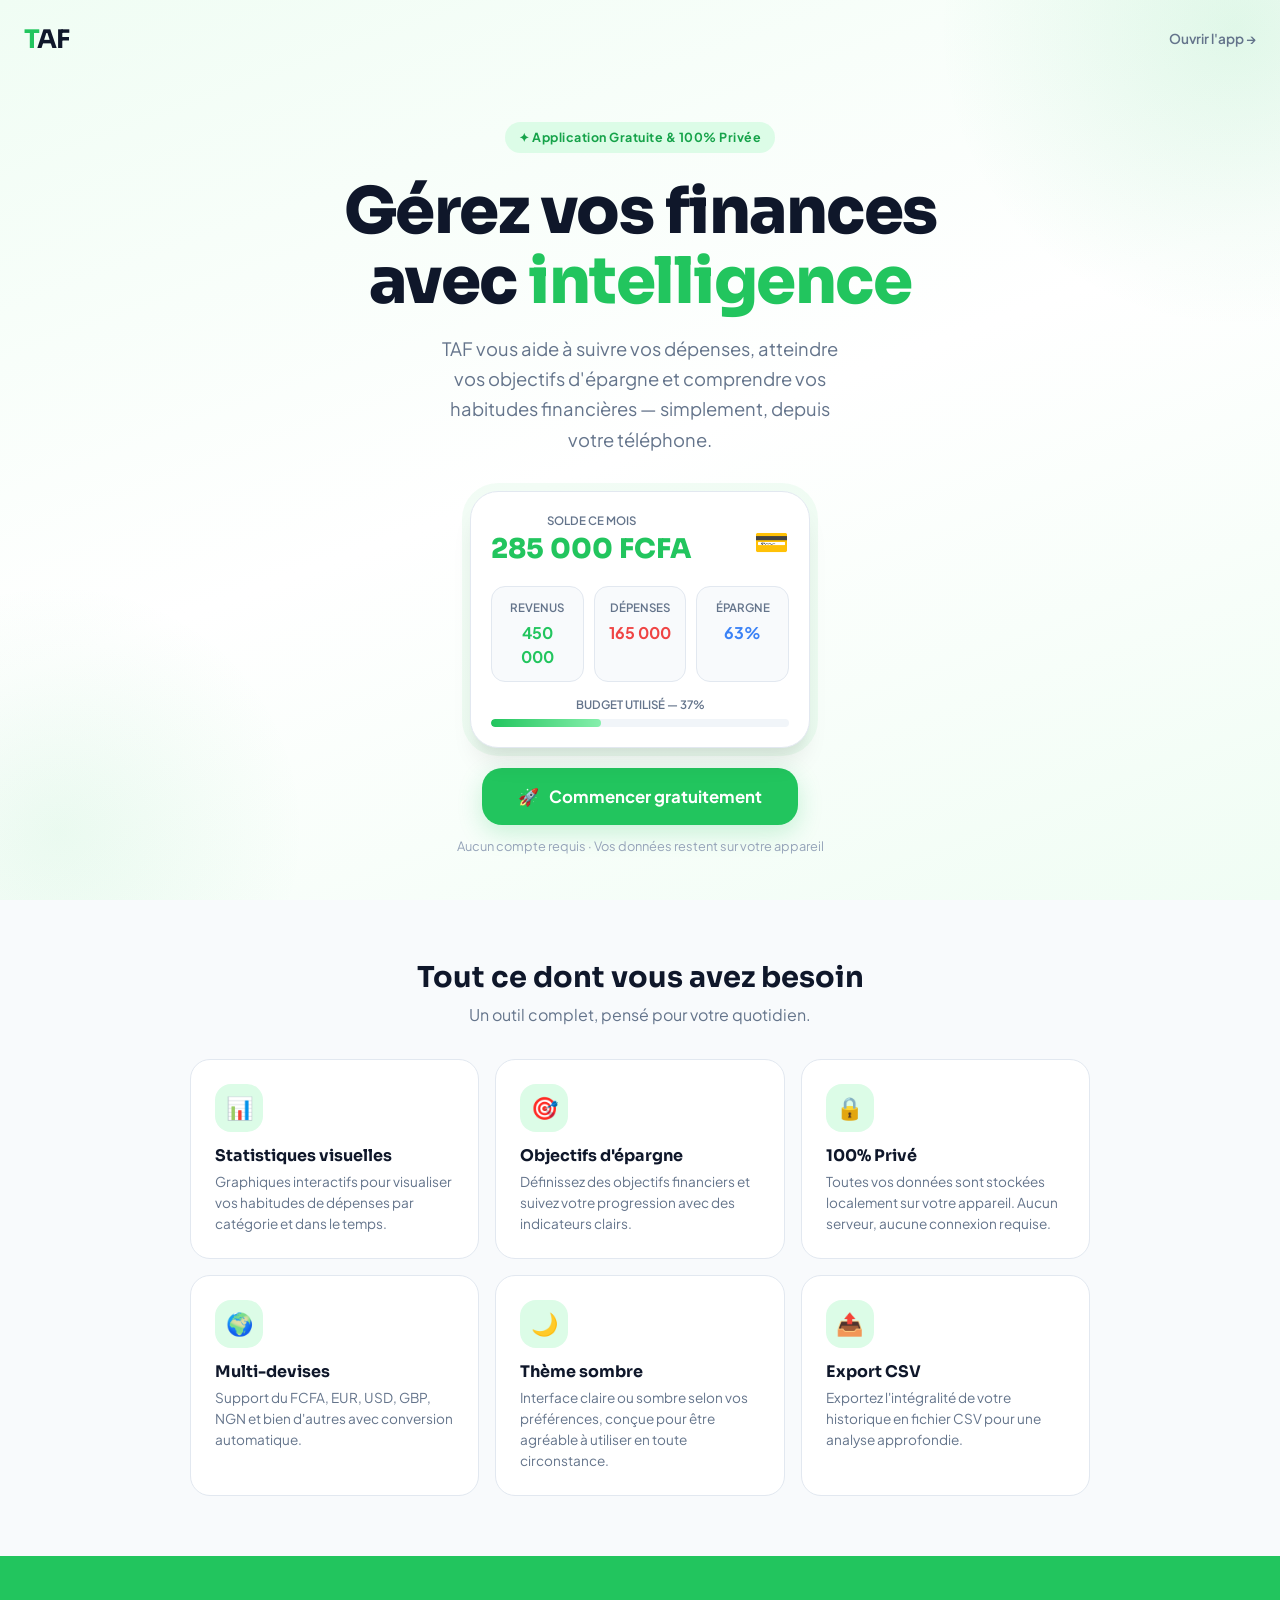
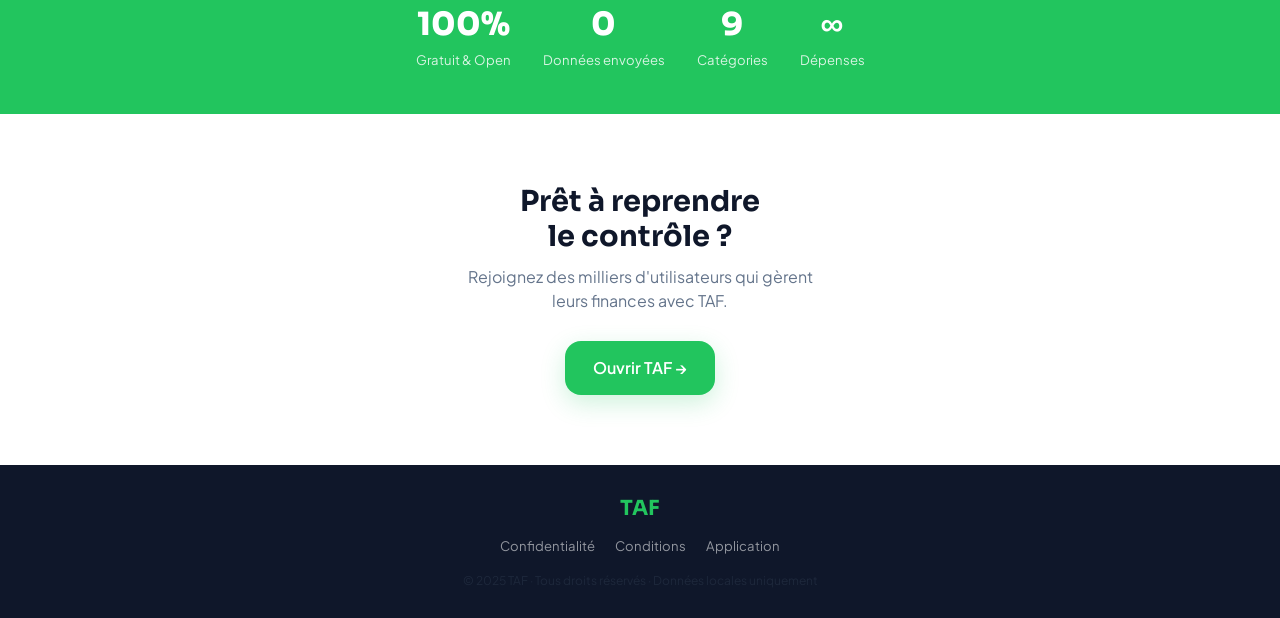
==== index.html @ d7169b94 "Add files via upload mise a jour" ====
<!DOCTYPE html>
<html lang="fr">
<head>
  <meta charset="UTF-8"/>
  <meta name="viewport" content="width=device-width,initial-scale=1"/>
  <meta name="description" content="TAF — Gérez vos finances personnelles simplement et efficacement."/>
  <title>TAF — Gestion Financière Personnelle</title>
  <link rel="stylesheet" href="style.css"/>
  <style>
    /* ── Landing-specific styles ── */
    body { overflow-x: hidden; }

    /* Hero */
    .hero {
      min-height: 100vh;
      display: flex; flex-direction: column;
      background: linear-gradient(160deg, #f0fdf4 0%, #ffffff 50%, #f0fdf4 100%);
      position: relative; overflow: hidden;
    }
    .hero::before {
      content: '';
      position: absolute; top: -30%; right: -20%;
      width: 600px; height: 600px;
      background: radial-gradient(circle, rgba(34,197,94,0.12) 0%, transparent 70%);
      border-radius: 50%; pointer-events: none;
    }
    .hero::after {
      content: '';
      position: absolute; bottom: -20%; left: -15%;
      width: 500px; height: 500px;
      background: radial-gradient(circle, rgba(34,197,94,0.08) 0%, transparent 70%);
      border-radius: 50%; pointer-events: none;
    }

    /* Landing Nav */
    .land-nav {
      position: relative; z-index: 10;
      padding: 20px 24px;
      display: flex; align-items: center; justify-content: space-between;
    }
    .land-logo {
      font-family: var(--font-head); font-size: 1.6rem; font-weight: 700;
      color: var(--primary); letter-spacing: -1px;
    }
    .land-logo span { color: var(--text-1); }
    .land-nav-link {
      font-size: 0.85rem; font-weight: 600; color: var(--text-3);
      transition: color var(--transition);
    }
    .land-nav-link:hover { color: var(--primary); }

    /* Hero content */
    .hero-content {
      flex: 1; display: flex; flex-direction: column;
      align-items: center; justify-content: center;
      text-align: center; padding: 40px 24px;
      position: relative; z-index: 1;
    }
    .hero-badge {
      display: inline-flex; align-items: center; gap: 6px;
      padding: 6px 14px; border-radius: 20px;
      background: var(--primary-l); color: var(--primary-d);
      font-size: 0.78rem; font-weight: 700; letter-spacing: 0.5px;
      margin-bottom: 24px;
      animation: fadeUp 0.5s ease both;
    }
    .hero-title {
      font-family: var(--font-head); font-size: clamp(2.4rem, 8vw, 4rem);
      font-weight: 800; line-height: 1.1; color: var(--text-1);
      letter-spacing: -1.5px; margin-bottom: 16px;
      animation: fadeUp 0.5s 0.1s ease both;
    }
    .hero-title .green { color: var(--primary); }
    .hero-desc {
      font-size: clamp(0.95rem, 2.5vw, 1.15rem);
      color: var(--text-3); max-width: 420px;
      line-height: 1.65; margin-bottom: 36px;
      animation: fadeUp 0.5s 0.2s ease both;
    }
    .hero-cta {
      display: flex; flex-direction: column; align-items: center; gap: 12px;
      animation: fadeUp 0.5s 0.3s ease both;
    }
    .btn-hero {
      display: inline-flex; align-items: center; gap: 10px;
      padding: 16px 36px; border-radius: var(--radius-xl);
      background: var(--primary); color: #fff;
      font-size: 1.05rem; font-weight: 700;
      box-shadow: var(--shadow-green), 0 0 0 0 rgba(34,197,94,0.4);
      transition: all 0.25s;
      animation: pulseGreen 2.5s 1.5s ease-in-out infinite;
    }
    @keyframes pulseGreen {
      0%,100% { box-shadow: var(--shadow-green), 0 0 0 0 rgba(34,197,94,0.3); }
      50%      { box-shadow: var(--shadow-green), 0 0 0 12px rgba(34,197,94,0); }
    }
    .btn-hero:hover { background: var(--primary-d); transform: translateY(-2px); }
    .btn-hero:active { transform: scale(0.97); }
    .hero-sub { font-size: 0.8rem; color: var(--text-4); }

    /* Feature cards */
    .features {
      background: var(--bg-2); padding: 60px 24px;
    }
    .features-grid {
      display: grid;
      grid-template-columns: repeat(auto-fit, minmax(240px, 1fr));
      gap: 16px; max-width: 900px; margin: 32px auto 0;
    }
    .feat-card {
      background: var(--surface); border: 1px solid var(--border);
      border-radius: var(--radius-xl); padding: 24px;
      transition: transform var(--transition), box-shadow var(--transition);
    }
    .feat-card:hover { transform: translateY(-3px); box-shadow: var(--shadow-md); }
    .feat-icon {
      width: 48px; height: 48px; border-radius: var(--radius-lg);
      background: var(--primary-l); display: flex; align-items: center; justify-content: center;
      font-size: 22px; margin-bottom: 14px;
    }
    .feat-card h3 { font-size: 1rem; margin-bottom: 6px; }
    .feat-card p  { font-size: 0.85rem; color: var(--text-3); line-height: 1.55; }

    /* Stats band */
    .stats-band {
      background: var(--primary); padding: 44px 24px;
      display: flex; flex-wrap: wrap; justify-content: center; gap: 32px;
    }
    .sb-item { text-align: center; color: #fff; }
    .sb-val { font-family: var(--font-head); font-size: 2rem; font-weight: 800; }
    .sb-label { font-size: 0.82rem; opacity: 0.82; margin-top: 2px; }

    /* CTA section */
    .cta-section {
      text-align: center; padding: 70px 24px;
      background: var(--bg);
    }
    .cta-section h2 { margin-bottom: 12px; }
    .cta-section p  { color: var(--text-3); margin-bottom: 28px; max-width: 380px; margin-inline: auto; }

    /* Footer */
    .footer {
      background: var(--text-1); color: rgba(255,255,255,0.6);
      padding: 28px 24px; text-align: center;
    }
    .footer-logo { font-family: var(--font-head); font-size: 1.3rem; font-weight: 700; color: var(--primary); margin-bottom: 12px; }
    .footer-links { display: flex; justify-content: center; gap: 20px; margin-bottom: 16px; }
    .footer-links a { font-size: 0.82rem; color: rgba(255,255,255,0.55); transition: color var(--transition); }
    .footer-links a:hover { color: var(--primary); }
    .footer-copy { font-size: 0.75rem; opacity: 0.4; }

    /* Mockup card */
    .hero-mockup {
      position: relative; z-index: 1;
      margin: 0 auto 20px; max-width: 340px; width: 100%;
      animation: fadeUp 0.6s 0.4s ease both;
    }
    .mockup-phone {
      background: var(--surface); border: 1px solid var(--border);
      border-radius: 28px; padding: 20px;
      box-shadow: var(--shadow-lg), 0 0 0 8px rgba(34,197,94,0.06);
    }
    .mockup-row { display: flex; justify-content: space-between; align-items: center; margin-bottom: 16px; }
    .mockup-bal { font-family: var(--font-head); font-size: 1.7rem; font-weight: 800; color: var(--primary); }
    .mockup-label { font-size: 0.72rem; color: var(--text-3); font-weight: 600; text-transform: uppercase; }
    .mockup-cards { display: flex; gap: 10px; }
    .mockup-mini {
      flex: 1; padding: 12px; background: var(--bg-2); border-radius: 14px;
      border: 1px solid var(--border);
    }
    .mockup-mini .mm-val { font-size: 1rem; font-weight: 700; margin-top: 4px; }
    .mockup-bar-section { margin-top: 14px; }
    .mockup-pb { height: 8px; background: var(--bg-3); border-radius: 4px; overflow: hidden; margin-top: 6px; }
    .mockup-pb-fill { height: 100%; background: linear-gradient(90deg, var(--primary), var(--green-300)); border-radius: 4px; }
  </style>
</head>
<body>

  <section class="hero">
    <!-- Nav -->
    <nav class="land-nav">
      <div class="land-logo">T<span>AF</span></div>
      <a href="app.html" class="land-nav-link">Ouvrir l'app →</a>
    </nav>

    <!-- Hero content -->
    <div class="hero-content">
      <div class="hero-badge">✦ Application Gratuite &amp; 100% Privée</div>

      <h1 class="hero-title">
        Gérez vos finances<br>avec <span class="green">intelligence</span>
      </h1>

      <p class="hero-desc">
        TAF vous aide à suivre vos dépenses, atteindre vos objectifs d'épargne
        et comprendre vos habitudes financières — simplement, depuis votre téléphone.
      </p>

      <!-- Phone mockup -->
      <div class="hero-mockup">
        <div class="mockup-phone">
          <div class="mockup-row">
            <div>
              <div class="mockup-label">Solde ce mois</div>
              <div class="mockup-bal">285 000 FCFA</div>
            </div>
            <div style="font-size:28px">💳</div>
          </div>
          <div class="mockup-cards">
            <div class="mockup-mini">
              <div class="mockup-label">Revenus</div>
              <div class="mm-val text-green">450 000</div>
            </div>
            <div class="mockup-mini">
              <div class="mockup-label">Dépenses</div>
              <div class="mm-val text-red">165 000</div>
            </div>
            <div class="mockup-mini">
              <div class="mockup-label">Épargne</div>
              <div class="mm-val" style="color:var(--blue)">63%</div>
            </div>
          </div>
          <div class="mockup-bar-section">
            <div class="mockup-label">Budget utilisé — 37%</div>
            <div class="mockup-pb"><div class="mockup-pb-fill" style="width:37%"></div></div>
          </div>
        </div>
      </div>

      <div class="hero-cta">
        <a href="app.html" class="btn-hero">
          <span>🚀</span>
          <span>Commencer gratuitement</span>
        </a>
        <p class="hero-sub">Aucun compte requis · Vos données restent sur votre appareil</p>
      </div>
    </div>
  </section>

  <!-- Features -->
  <section class="features">
    <div style="max-width:900px;margin:0 auto;text-align:center">
      <h2>Tout ce dont vous avez besoin</h2>
      <p style="color:var(--text-3);margin-top:8px">Un outil complet, pensé pour votre quotidien.</p>
    </div>
    <div class="features-grid">
      <div class="feat-card">
        <div class="feat-icon">📊</div>
        <h3>Statistiques visuelles</h3>
        <p>Graphiques interactifs pour visualiser vos habitudes de dépenses par catégorie et dans le temps.</p>
      </div>
      <div class="feat-card">
        <div class="feat-icon">🎯</div>
        <h3>Objectifs d'épargne</h3>
        <p>Définissez des objectifs financiers et suivez votre progression avec des indicateurs clairs.</p>
      </div>
      <div class="feat-card">
        <div class="feat-icon">🔒</div>
        <h3>100% Privé</h3>
        <p>Toutes vos données sont stockées localement sur votre appareil. Aucun serveur, aucune connexion requise.</p>
      </div>
      <div class="feat-card">
        <div class="feat-icon">🌍</div>
        <h3>Multi-devises</h3>
        <p>Support du FCFA, EUR, USD, GBP, NGN et bien d'autres avec conversion automatique.</p>
      </div>
      <div class="feat-card">
        <div class="feat-icon">🌙</div>
        <h3>Thème sombre</h3>
        <p>Interface claire ou sombre selon vos préférences, conçue pour être agréable à utiliser en toute circonstance.</p>
      </div>
      <div class="feat-card">
        <div class="feat-icon">📤</div>
        <h3>Export CSV</h3>
        <p>Exportez l'intégralité de votre historique en fichier CSV pour une analyse approfondie.</p>
      </div>
    </div>
  </section>

  <!-- Stats band -->
  <div class="stats-band">
    <div class="sb-item"><div class="sb-val">100%</div><div class="sb-label">Gratuit &amp; Open</div></div>
    <div class="sb-item"><div class="sb-val">0</div><div class="sb-label">Données envoyées</div></div>
    <div class="sb-item"><div class="sb-val">9</div><div class="sb-label">Catégories</div></div>
    <div class="sb-item"><div class="sb-val">∞</div><div class="sb-label">Dépenses</div></div>
  </div>

  <!-- CTA -->
  <section class="cta-section">
    <h2>Prêt à reprendre<br>le contrôle ?</h2>
    <p>Rejoignez des milliers d'utilisateurs qui gèrent leurs finances avec TAF.</p>
    <a href="app.html" class="btn btn-primary btn-lg">Ouvrir TAF →</a>
  </section>

  <!-- Footer -->
  <footer class="footer">
    <div class="footer-logo">TAF</div>
    <div class="footer-links">
      <a href="privacy.html">Confidentialité</a>
      <a href="terms.html">Conditions</a>
      <a href="app.html">Application</a>
    </div>
    <p class="footer-copy">© 2025 TAF · Tous droits réservés · Données locales uniquement</p>
  </footer>

  <script src="script.js"></script>
</body>
</html>
---- style.css ----
/* ============================================
   TAF — Personal Finance App
   Design System: Fresh Green Fintech
   Mobile-First, Production-Grade
============================================ */

@import url('https://fonts.googleapis.com/css2?family=Plus+Jakarta+Sans:wght@300;400;500;600;700;800&family=Sora:wght@400;600;700&display=swap');

/* ── CSS VARIABLES ──────────────────────────── */
:root {
  --green-50:  #f0fdf4;
  --green-100: #dcfce7;
  --green-200: #bbf7d0;
  --green-300: #86efac;
  --green-400: #4ade80;
  --green-500: #22c55e;
  --green-600: #16a34a;
  --green-700: #15803d;
  --green-800: #166534;

  --primary:   #22c55e;
  --primary-d: #16a34a;
  --primary-l: #dcfce7;

  --bg:        #ffffff;
  --bg-2:      #f8fafc;
  --bg-3:      #f1f5f9;
  --surface:   #ffffff;
  --surface-2: #f8fafc;

  --text-1:    #0f172a;
  --text-2:    #334155;
  --text-3:    #64748b;
  --text-4:    #94a3b8;

  --border:    #e2e8f0;
  --border-2:  #cbd5e1;

  --red:       #ef4444;
  --red-l:     #fee2e2;
  --amber:     #f59e0b;
  --amber-l:   #fef3c7;
  --blue:      #3b82f6;
  --blue-l:    #dbeafe;
  --purple:    #8b5cf6;
  --purple-l:  #ede9fe;

  --radius-sm: 8px;
  --radius:    12px;
  --radius-lg: 16px;
  --radius-xl: 20px;
  --radius-2xl:24px;

  --shadow-sm: 0 1px 3px rgba(0,0,0,0.06), 0 1px 2px rgba(0,0,0,0.04);
  --shadow:    0 4px 6px -1px rgba(0,0,0,0.07), 0 2px 4px -1px rgba(0,0,0,0.05);
  --shadow-md: 0 10px 15px -3px rgba(0,0,0,0.07), 0 4px 6px -2px rgba(0,0,0,0.04);
  --shadow-lg: 0 20px 25px -5px rgba(0,0,0,0.08), 0 10px 10px -5px rgba(0,0,0,0.04);
  --shadow-green: 0 8px 24px rgba(34,197,94,0.22);

  --nav-h: 64px;
  --bottom-h: 68px;
  --font-body: 'Plus Jakarta Sans', sans-serif;
  --font-head: 'Sora', sans-serif;

  --transition: 0.2s cubic-bezier(0.4,0,0.2,1);
}

/* Dark theme */
[data-theme="dark"] {
  --bg:        #0f172a;
  --bg-2:      #1e293b;
  --bg-3:      #334155;
  --surface:   #1e293b;
  --surface-2: #334155;
  --text-1:    #f1f5f9;
  --text-2:    #cbd5e1;
  --text-3:    #94a3b8;
  --text-4:    #64748b;
  --border:    #334155;
  --border-2:  #475569;
  --primary-l: rgba(34,197,94,0.15);
  --red-l:     rgba(239,68,68,0.15);
  --amber-l:   rgba(245,158,11,0.15);
  --blue-l:    rgba(59,130,246,0.15);
  --purple-l:  rgba(139,92,246,0.15);
}

/* ── RESET ──────────────────────────────────── */
*, *::before, *::after { box-sizing: border-box; margin: 0; padding: 0; }
html { font-size: 16px; scroll-behavior: smooth; -webkit-text-size-adjust: 100%; }
body {
  font-family: var(--font-body);
  background: var(--bg);
  color: var(--text-1);
  line-height: 1.5;
  min-height: 100vh;
  overflow-x: hidden;
  -webkit-font-smoothing: antialiased;
}
a { color: inherit; text-decoration: none; }
button { font-family: inherit; cursor: pointer; border: none; outline: none; background: none; }
input, select, textarea { font-family: inherit; outline: none; border: none; background: none; }
ul, ol { list-style: none; }
img { max-width: 100%; display: block; }

/* ── TYPOGRAPHY ─────────────────────────────── */
.font-head { font-family: var(--font-head); }
h1,h2,h3,h4,h5 { font-family: var(--font-head); font-weight: 700; line-height: 1.2; color: var(--text-1); }
h1 { font-size: clamp(1.6rem, 5vw, 2.4rem); }
h2 { font-size: clamp(1.3rem, 4vw, 1.8rem); }
h3 { font-size: clamp(1.1rem, 3vw, 1.3rem); }
p  { color: var(--text-2); }
.text-sm { font-size: 0.85rem; }
.text-xs { font-size: 0.75rem; }
.text-lg { font-size: 1.125rem; }
.text-xl { font-size: 1.25rem; }
.text-2xl{ font-size: 1.5rem; }
.text-3xl{ font-size: 1.875rem; }
.font-500 { font-weight: 500; }
.font-600 { font-weight: 600; }
.font-700 { font-weight: 700; }
.font-800 { font-weight: 800; }
.text-muted  { color: var(--text-3); }
.text-green  { color: var(--primary); }
.text-red    { color: var(--red); }
.text-amber  { color: var(--amber); }
.text-center { text-align: center; }

/* ── LAYOUT ─────────────────────────────────── */
.container { width: 100%; max-width: 480px; margin: 0 auto; padding: 0 16px; }
.container-lg { width: 100%; max-width: 900px; margin: 0 auto; padding: 0 20px; }
.page-content { padding-top: var(--nav-h); padding-bottom: calc(var(--bottom-h) + 20px); min-height: 100vh; }
.section { padding: 20px 0; }

/* ── COMPONENTS ─────────────────────────────── */

/* Cards */
.card {
  background: var(--surface);
  border: 1px solid var(--border);
  border-radius: var(--radius-xl);
  padding: 20px;
  box-shadow: var(--shadow-sm);
}
.card-flush { padding: 0; overflow: hidden; }
.card-hover { transition: transform var(--transition), box-shadow var(--transition); }
.card-hover:active { transform: scale(0.98); }

/* Buttons */
.btn {
  display: inline-flex; align-items: center; justify-content: center; gap: 8px;
  padding: 12px 20px; border-radius: var(--radius);
  font-size: 0.9rem; font-weight: 600;
  transition: all var(--transition);
  white-space: nowrap;
  -webkit-tap-highlight-color: transparent;
}
.btn:active { transform: scale(0.96); }
.btn-primary {
  background: var(--primary); color: #fff;
  box-shadow: var(--shadow-green);
}
.btn-primary:hover { background: var(--primary-d); }
.btn-secondary {
  background: var(--primary-l); color: var(--primary-d);
}
.btn-secondary:hover { background: var(--green-200); }
.btn-outline {
  background: transparent; color: var(--text-2);
  border: 1.5px solid var(--border-2);
}
.btn-outline:hover { border-color: var(--primary); color: var(--primary); }
.btn-danger {
  background: var(--red-l); color: var(--red);
}
.btn-danger:hover { background: var(--red); color: #fff; }
.btn-ghost { background: transparent; color: var(--text-3); }
.btn-ghost:hover { background: var(--bg-2); color: var(--text-1); }
.btn-full { width: 100%; }
.btn-sm { padding: 8px 14px; font-size: 0.8rem; }
.btn-lg { padding: 15px 28px; font-size: 1rem; border-radius: var(--radius-lg); }
.btn-icon {
  width: 40px; height: 40px; padding: 0;
  border-radius: var(--radius); flex-shrink: 0;
}

/* Badges */
.badge {
  display: inline-flex; align-items: center; gap: 4px;
  padding: 3px 10px; border-radius: 20px;
  font-size: 0.72rem; font-weight: 600;
}
.badge-green  { background: var(--primary-l); color: var(--primary-d); }
.badge-red    { background: var(--red-l);     color: var(--red); }
.badge-amber  { background: var(--amber-l);   color: var(--amber); }
.badge-blue   { background: var(--blue-l);    color: var(--blue); }
.badge-purple { background: var(--purple-l);  color: var(--purple); }

/* Form fields */
.field { display: flex; flex-direction: column; gap: 6px; }
.field label { font-size: 0.82rem; font-weight: 600; color: var(--text-2); }
.input {
  width: 100%; padding: 12px 14px;
  background: var(--bg-2); border: 1.5px solid var(--border);
  border-radius: var(--radius); font-size: 0.9rem; color: var(--text-1);
  transition: border-color var(--transition), box-shadow var(--transition);
}
.input:focus {
  border-color: var(--primary);
  box-shadow: 0 0 0 3px rgba(34,197,94,0.12);
  background: var(--surface);
}
.input::placeholder { color: var(--text-4); }
.select {
  appearance: none;
  background-image: url("data:image/svg+xml,%3Csvg xmlns='http://www.w3.org/2000/svg' width='12' height='8' viewBox='0 0 12 8'%3E%3Cpath d='M1 1l5 5 5-5' stroke='%2364748b' stroke-width='1.5' fill='none' stroke-linecap='round'/%3E%3C/svg%3E");
  background-repeat: no-repeat;
  background-position: right 14px center;
  padding-right: 36px;
  cursor: pointer;
}

/* Progress bar */
.progress-bar { height: 8px; background: var(--bg-3); border-radius: 4px; overflow: hidden; }
.progress-fill { height: 100%; border-radius: 4px; transition: width 0.6s cubic-bezier(0.4,0,0.2,1); }

/* Divider */
.divider { height: 1px; background: var(--border); margin: 16px 0; }
.divider-v { width: 1px; background: var(--border); align-self: stretch; }

/* Icon circles */
.icon-circle {
  width: 44px; height: 44px; border-radius: 50%;
  display: flex; align-items: center; justify-content: center;
  font-size: 20px; flex-shrink: 0;
}

/* Flex utilities */
.flex      { display: flex; }
.flex-col  { flex-direction: column; }
.items-center { align-items: center; }
.items-start  { align-items: flex-start; }
.justify-between { justify-content: space-between; }
.justify-center  { justify-content: center; }
.gap-4  { gap: 4px; }
.gap-8  { gap: 8px; }
.gap-12 { gap: 12px; }
.gap-16 { gap: 16px; }
.gap-20 { gap: 20px; }
.flex-1  { flex: 1; }
.flex-wrap { flex-wrap: wrap; }

/* Spacing */
.mb-4  { margin-bottom: 4px; }
.mb-8  { margin-bottom: 8px; }
.mb-12 { margin-bottom: 12px; }
.mb-16 { margin-bottom: 16px; }
.mb-20 { margin-bottom: 20px; }
.mb-24 { margin-bottom: 24px; }
.mt-8  { margin-top: 8px; }
.mt-12 { margin-top: 12px; }
.mt-16 { margin-top: 16px; }
.p-16  { padding: 16px; }
.p-20  { padding: 20px; }

/* ── TOP NAV ────────────────────────────────── */
.top-nav {
  position: fixed; top: 0; left: 0; right: 0; z-index: 100;
  height: var(--nav-h);
  background: var(--surface);
  border-bottom: 1px solid var(--border);
  display: flex; align-items: center;
  padding: 0 16px;
  backdrop-filter: blur(12px);
  -webkit-backdrop-filter: blur(12px);
  background: rgba(255,255,255,0.92);
}
[data-theme="dark"] .top-nav { background: rgba(30,41,59,0.92); }

.top-nav-inner {
  display: flex; align-items: center; justify-content: space-between;
  width: 100%; max-width: 900px; margin: 0 auto;
}
.nav-logo {
  font-family: var(--font-head);
  font-size: 1.4rem; font-weight: 700;
  color: var(--primary);
  letter-spacing: -0.5px;
}
.nav-logo span { color: var(--text-1); }
.nav-actions { display: flex; align-items: center; gap: 8px; }
.nav-btn {
  width: 38px; height: 38px;
  border-radius: var(--radius); background: var(--bg-2);
  display: flex; align-items: center; justify-content: center;
  font-size: 18px; color: var(--text-2);
  transition: all var(--transition);
  -webkit-tap-highlight-color: transparent;
}
.nav-btn:active { background: var(--bg-3); transform: scale(0.93); }
.nav-title { font-family: var(--font-head); font-size: 1rem; font-weight: 700; }

/* ── BOTTOM NAV ─────────────────────────────── */
.bottom-nav {
  position: fixed; bottom: 0; left: 0; right: 0; z-index: 100;
  height: var(--bottom-h);
  background: var(--surface);
  border-top: 1px solid var(--border);
  display: flex; align-items: center; justify-content: space-around;
  padding: 0 8px;
  padding-bottom: env(safe-area-inset-bottom);
  box-shadow: 0 -4px 20px rgba(0,0,0,0.06);
}
.bnav-item {
  flex: 1; display: flex; flex-direction: column; align-items: center;
  gap: 3px; padding: 8px 0;
  color: var(--text-4); font-size: 0.65rem; font-weight: 600;
  transition: color var(--transition);
  -webkit-tap-highlight-color: transparent;
  cursor: pointer;
}
.bnav-item svg, .bnav-item .bnav-icon { font-size: 22px; transition: transform var(--transition); }
.bnav-item.active { color: var(--primary); }
.bnav-item.active .bnav-icon { transform: scale(1.1); }
.bnav-dot { width: 4px; height: 4px; border-radius: 50%; background: var(--primary); display: none; }
.bnav-item.active .bnav-dot { display: block; }

/* ── MODAL ──────────────────────────────────── */
.modal-overlay {
  position: fixed; inset: 0; z-index: 200;
  background: rgba(0,0,0,0.45);
  display: flex; align-items: flex-end; justify-content: center;
  opacity: 0; pointer-events: none;
  transition: opacity var(--transition);
  backdrop-filter: blur(3px);
}
.modal-overlay.open { opacity: 1; pointer-events: all; }
.modal {
  background: var(--surface);
  border-radius: var(--radius-2xl) var(--radius-2xl) 0 0;
  width: 100%; max-width: 520px;
  padding: 24px 20px;
  padding-bottom: calc(24px + env(safe-area-inset-bottom));
  transform: translateY(100%);
  transition: transform 0.35s cubic-bezier(0.32, 0.72, 0, 1);
  max-height: 92vh; overflow-y: auto;
}
.modal-overlay.open .modal { transform: translateY(0); }
.modal-handle {
  width: 36px; height: 4px; border-radius: 2px;
  background: var(--border-2); margin: 0 auto 20px;
}
.modal-title { font-family: var(--font-head); font-size: 1.1rem; font-weight: 700; margin-bottom: 20px; }

/* ── TOAST ──────────────────────────────────── */
#toast-container {
  position: fixed; top: 70px; right: 12px; left: 12px;
  z-index: 500; display: flex; flex-direction: column; gap: 8px; pointer-events: none;
  max-width: 400px; margin: 0 auto;
}
.toast {
  padding: 12px 16px; border-radius: var(--radius-lg);
  font-size: 0.88rem; font-weight: 500;
  display: flex; align-items: center; gap: 10px;
  box-shadow: var(--shadow-md);
  animation: toastIn 0.3s cubic-bezier(0.32,0.72,0,1) both;
  pointer-events: all;
}
.toast-success { background: var(--green-500); color: #fff; }
.toast-error   { background: var(--red); color: #fff; }
.toast-info    { background: var(--blue); color: #fff; }
@keyframes toastIn { from { opacity:0; transform: translateY(-10px) scale(0.95); } to { opacity:1; transform: none; } }
@keyframes toastOut { to { opacity:0; transform: translateY(-10px) scale(0.95); } }

/* ── STAT CARDS ─────────────────────────────── */
.stat-card {
  background: var(--surface);
  border: 1px solid var(--border);
  border-radius: var(--radius-xl);
  padding: 18px; flex: 1; min-width: 130px;
}
.stat-card-label { font-size: 0.72rem; font-weight: 600; color: var(--text-3); text-transform: uppercase; letter-spacing: 0.5px; margin-bottom: 6px; }
.stat-card-value { font-family: var(--font-head); font-size: 1.4rem; font-weight: 700; }
.stat-card-sub   { font-size: 0.78rem; color: var(--text-3); margin-top: 2px; }

/* ── EMPTY STATE ────────────────────────────── */
.empty-state {
  text-align: center; padding: 44px 20px;
  display: flex; flex-direction: column; align-items: center; gap: 12px;
}
.empty-state .es-icon { font-size: 48px; opacity: 0.35; }
.empty-state h3 { font-size: 1.05rem; color: var(--text-2); }
.empty-state p  { font-size: 0.85rem; color: var(--text-3); max-width: 240px; }

/* ── CATEGORY COLORS ────────────────────────── */
.cat-food       { background: #fef3c7; color: #92400e; }
.cat-transport  { background: #dbeafe; color: #1e40af; }
.cat-health     { background: #fee2e2; color: #991b1b; }
.cat-housing    { background: #ede9fe; color: #5b21b6; }
.cat-leisure    { background: #fce7f3; color: #9d174d; }
.cat-shopping   { background: #ecfdf5; color: #065f46; }
.cat-education  { background: #f0f9ff; color: #075985; }
.cat-savings    { background: var(--primary-l); color: var(--primary-d); }
.cat-other      { background: var(--bg-3); color: var(--text-2); }

/* ── ANIMATIONS ─────────────────────────────── */
@keyframes fadeUp { from { opacity:0; transform:translateY(12px); } to { opacity:1; transform:none; } }
@keyframes spin  { to { transform: rotate(360deg); } }
@keyframes pulse { 0%,100%{opacity:1} 50%{opacity:.5} }

.animate-fade-up { animation: fadeUp 0.4s ease both; }
.animate-spin    { animation: spin 1s linear infinite; }

.stagger > * { animation: fadeUp 0.35s ease both; }
.stagger > *:nth-child(1) { animation-delay: 0.05s; }
.stagger > *:nth-child(2) { animation-delay: 0.10s; }
.stagger > *:nth-child(3) { animation-delay: 0.15s; }
.stagger > *:nth-child(4) { animation-delay: 0.20s; }
.stagger > *:nth-child(5) { animation-delay: 0.25s; }

/* ── RESPONSIVE ─────────────────────────────── */
@media (min-width: 600px) {
  :root { --nav-h: 68px; }
  .container { padding: 0 24px; }
}
@media (min-width: 900px) {
  .bottom-nav { display: none; }
  .page-content { padding-bottom: 40px; }
  .top-nav { border-bottom: 1px solid var(--border); }
  .desktop-nav { display: flex; gap: 4px; }
}
.desktop-nav { display: none; }
.desktop-nav a {
  padding: 8px 14px; border-radius: var(--radius);
  font-size: 0.85rem; font-weight: 600; color: var(--text-3);
  transition: all var(--transition);
}
.desktop-nav a:hover   { background: var(--bg-2); color: var(--text-1); }
.desktop-nav a.active  { color: var(--primary); background: var(--primary-l); }

/* ══════════════════════════════════════════════
   PAGE TRANSITION SYSTEM
══════════════════════════════════════════════ */
#page-loader {
  position: fixed; inset: 0; z-index: 9999;
  background: var(--bg);
  display: flex; flex-direction: column;
  align-items: center; justify-content: center; gap: 20px;
  pointer-events: none;
  opacity: 0;
  transition: opacity 0.28s cubic-bezier(0.4,0,0.2,1);
}
#page-loader.visible { opacity: 1; pointer-events: all; }

.loader-logo {
  font-family: var(--font-head);
  font-size: 2.2rem; font-weight: 800;
  color: var(--primary);
  letter-spacing: -1px;
  animation: loaderPulse 1s ease-in-out infinite;
}
.loader-logo span { color: var(--text-1); }

@keyframes loaderPulse {
  0%,100% { opacity: 1; transform: scale(1); }
  50%      { opacity: 0.7; transform: scale(0.97); }
}

.loader-bar-track {
  width: 120px; height: 3px;
  background: var(--border); border-radius: 2px;
  overflow: hidden;
}
.loader-bar-fill {
  height: 100%; width: 0%; border-radius: 2px;
  background: linear-gradient(90deg, var(--primary), var(--green-300));
  animation: loaderFill 0.9s cubic-bezier(0.4,0,0.2,1) forwards;
}
@keyframes loaderFill {
  0%   { width: 0%; }
  60%  { width: 75%; }
  90%  { width: 92%; }
  100% { width: 100%; }
}

.loader-dots {
  display: flex; gap: 6px;
}
.loader-dot {
  width: 6px; height: 6px; border-radius: 50%;
  background: var(--primary); opacity: 0.3;
  animation: dotBounce 1.2s ease-in-out infinite;
}
.loader-dot:nth-child(2) { animation-delay: 0.15s; }
.loader-dot:nth-child(3) { animation-delay: 0.30s; }
@keyframes dotBounce {
  0%,80%,100% { opacity: 0.3; transform: scale(0.8); }
  40%         { opacity: 1;   transform: scale(1.2); }
}

/* Page entrance animation */
.page-enter {
  animation: pageEnter 0.35s cubic-bezier(0.4,0,0.2,1) both;
}
@keyframes pageEnter {
  from { opacity: 0; transform: translateY(8px); }
  to   { opacity: 1; transform: none; }
}

/* ── SCROLLBAR ──────────────────────────────── */
::-webkit-scrollbar { width: 6px; }
::-webkit-scrollbar-track { background: transparent; }
::-webkit-scrollbar-thumb { background: var(--border-2); border-radius: 3px; }
::-webkit-scrollbar-thumb:hover { background: var(--text-4); }

/* ── UTILITY ────────────────────────────────── */
.hidden   { display: none !important; }
.sr-only  { position:absolute;width:1px;height:1px;padding:0;margin:-1px;overflow:hidden;clip:rect(0,0,0,0);white-space:nowrap;border-width:0; }
.truncate { overflow:hidden;text-overflow:ellipsis;white-space:nowrap; }
.rounded-full { border-radius: 9999px; }
.overflow-hidden { overflow: hidden; }
.w-full { width: 100%; }

/* ══════════════════════════════════════════════
   SETTINGS PAGE STYLES
══════════════════════════════════════════════ */
.settings-section {
  margin-bottom: 24px;
}
.settings-section-title {
  font-size: 0.7rem; font-weight: 700; letter-spacing: 1px;
  text-transform: uppercase; color: var(--text-4);
  padding: 0 4px; margin-bottom: 10px;
}
.settings-card {
  background: var(--surface);
  border: 1px solid var(--border);
  border-radius: var(--radius-xl);
  overflow: hidden;
}
.settings-row {
  display: flex; align-items: center;
  padding: 15px 18px; gap: 14px;
  border-bottom: 1px solid var(--border);
  transition: background var(--transition);
  min-height: 58px;
}
.settings-row:last-child { border-bottom: none; }
.settings-row:active { background: var(--bg-2); }
.sr-icon {
  width: 38px; height: 38px; border-radius: var(--radius);
  display: flex; align-items: center; justify-content: center;
  font-size: 18px; flex-shrink: 0;
}
.sr-content { flex: 1; min-width: 0; }
.sr-label {
  font-size: 0.88rem; font-weight: 600; color: var(--text-1);
  line-height: 1.2;
}
.sr-desc { font-size: 0.72rem; color: var(--text-3); margin-top: 1px; }
.sr-control { display: flex; align-items: center; gap: 8px; flex-shrink: 0; }
.sr-value { font-size: 0.82rem; font-weight: 600; color: var(--text-3); }
.sr-arrow { font-size: 12px; color: var(--text-4); }

/* Toggle switch */
.toggle-switch { position: relative; width: 46px; height: 26px; flex-shrink: 0; }
.toggle-switch input { opacity: 0; width: 0; height: 0; position: absolute; }
.toggle-track {
  position: absolute; inset: 0; border-radius: 13px;
  background: var(--border-2); cursor: pointer;
  transition: background 0.25s ease;
}
.toggle-track::after {
  content: ''; position: absolute;
  width: 20px; height: 20px; border-radius: 50%;
  background: #fff; top: 3px; left: 3px;
  box-shadow: 0 1px 4px rgba(0,0,0,0.2);
  transition: transform 0.25s cubic-bezier(0.4,0,0.2,1);
}
.toggle-switch input:checked + .toggle-track { background: var(--primary); }
.toggle-switch input:checked + .toggle-track::after { transform: translateX(20px); }

/* Profile avatar */
.profile-avatar-wrap { position: relative; display: inline-block; }
.profile-avatar {
  width: 84px; height: 84px; border-radius: 50%;
  background: var(--primary-l);
  border: 3px solid var(--primary);
  display: flex; align-items: center; justify-content: center;
  font-size: 36px; overflow: hidden; cursor: pointer;
  position: relative;
}
.profile-avatar img { width: 100%; height: 100%; object-fit: cover; }
.avatar-edit-badge {
  position: absolute; bottom: 2px; right: 2px;
  width: 24px; height: 24px; border-radius: 50%;
  background: var(--primary); color: #fff;
  display: flex; align-items: center; justify-content: center;
  font-size: 12px; border: 2px solid var(--surface);
  cursor: pointer;
}

/* Danger zone */
.danger-btn {
  background: var(--red-l); color: var(--red);
  border: 1.5px solid rgba(239,68,68,0.3);
  padding: 13px 20px; border-radius: var(--radius);
  font-size: 0.88rem; font-weight: 600;
  width: 100%; display: flex; align-items: center; justify-content: center; gap: 8px;
  cursor: pointer; transition: all var(--transition);
}
.danger-btn:hover { background: var(--red); color: #fff; }
.danger-btn:active { transform: scale(0.97); }

/* Inline select */
.settings-select {
  background: var(--bg-2); border: 1.5px solid var(--border);
  border-radius: var(--radius); padding: 7px 30px 7px 10px;
  font-size: 0.82rem; font-weight: 600; color: var(--text-1);
  appearance: none;
  background-image: url("data:image/svg+xml,%3Csvg xmlns='http://www.w3.org/2000/svg' width='10' height='7' viewBox='0 0 10 7'%3E%3Cpath d='M1 1l4 4 4-4' stroke='%2364748b' stroke-width='1.5' fill='none' stroke-linecap='round'/%3E%3C/svg%3E");
  background-repeat: no-repeat;
  background-position: right 10px center;
  cursor: pointer;
  max-width: 140px;
  transition: border-color var(--transition);
}
.settings-select:focus { border-color: var(--primary); outline: none; }

/* Version tag */
.version-tag {
  text-align: center; font-size: 0.72rem; color: var(--text-4);
  padding: 20px 0 8px; letter-spacing: 0.5px;
}

/* ── LEGAL PAGES ─────────────────────────────── */
.legal-hero {
  padding: 32px 20px 24px;
  background: linear-gradient(135deg, var(--primary-l) 0%, var(--surface) 100%);
  border-radius: 0 0 28px 28px;
  margin-bottom: 24px;
}
.legal-icon { font-size: 44px; margin-bottom: 12px; }
.legal-hero h1 { font-size: 1.5rem; margin-bottom: 6px; }
.legal-hero p  { font-size: 0.85rem; color: var(--text-3); }

.legal-card {
  background: var(--surface); border: 1px solid var(--border);
  border-radius: var(--radius-xl); padding: 22px;
  margin-bottom: 14px;
}
.legal-card h2 {
  font-size: 1rem; margin-bottom: 12px;
  display: flex; align-items: center; gap: 8px;
  padding-bottom: 10px; border-bottom: 1px solid var(--border);
}
.legal-card p, .legal-card li {
  font-size: 0.85rem; color: var(--text-2);
  line-height: 1.7; margin-bottom: 8px;
}
.legal-card ul { padding-left: 4px; }
.legal-card li { display: flex; gap: 8px; }
.legal-card li::before { content: '•'; color: var(--primary); font-weight: 700; flex-shrink: 0; }
.legal-card strong { color: var(--text-1); font-weight: 600; }
.legal-badge {
  display: inline-flex; align-items: center; gap: 6px;
  background: var(--primary-l); color: var(--primary-d);
  padding: 6px 12px; border-radius: 20px;
  font-size: 0.78rem; font-weight: 700; margin-bottom: 14px;
}
.legal-updated { font-size: 0.72rem; color: var(--text-4); text-align: right; margin-top: 8px; }

.back-btn-row {
  display: flex; align-items: center; gap: 10px;
  padding: 16px 0 8px;
}
.back-link {
  display: inline-flex; align-items: center; gap: 6px;
  font-size: 0.85rem; font-weight: 600; color: var(--primary);
  cursor: pointer; transition: opacity var(--transition);
}
.back-link:hover { opacity: 0.75; }
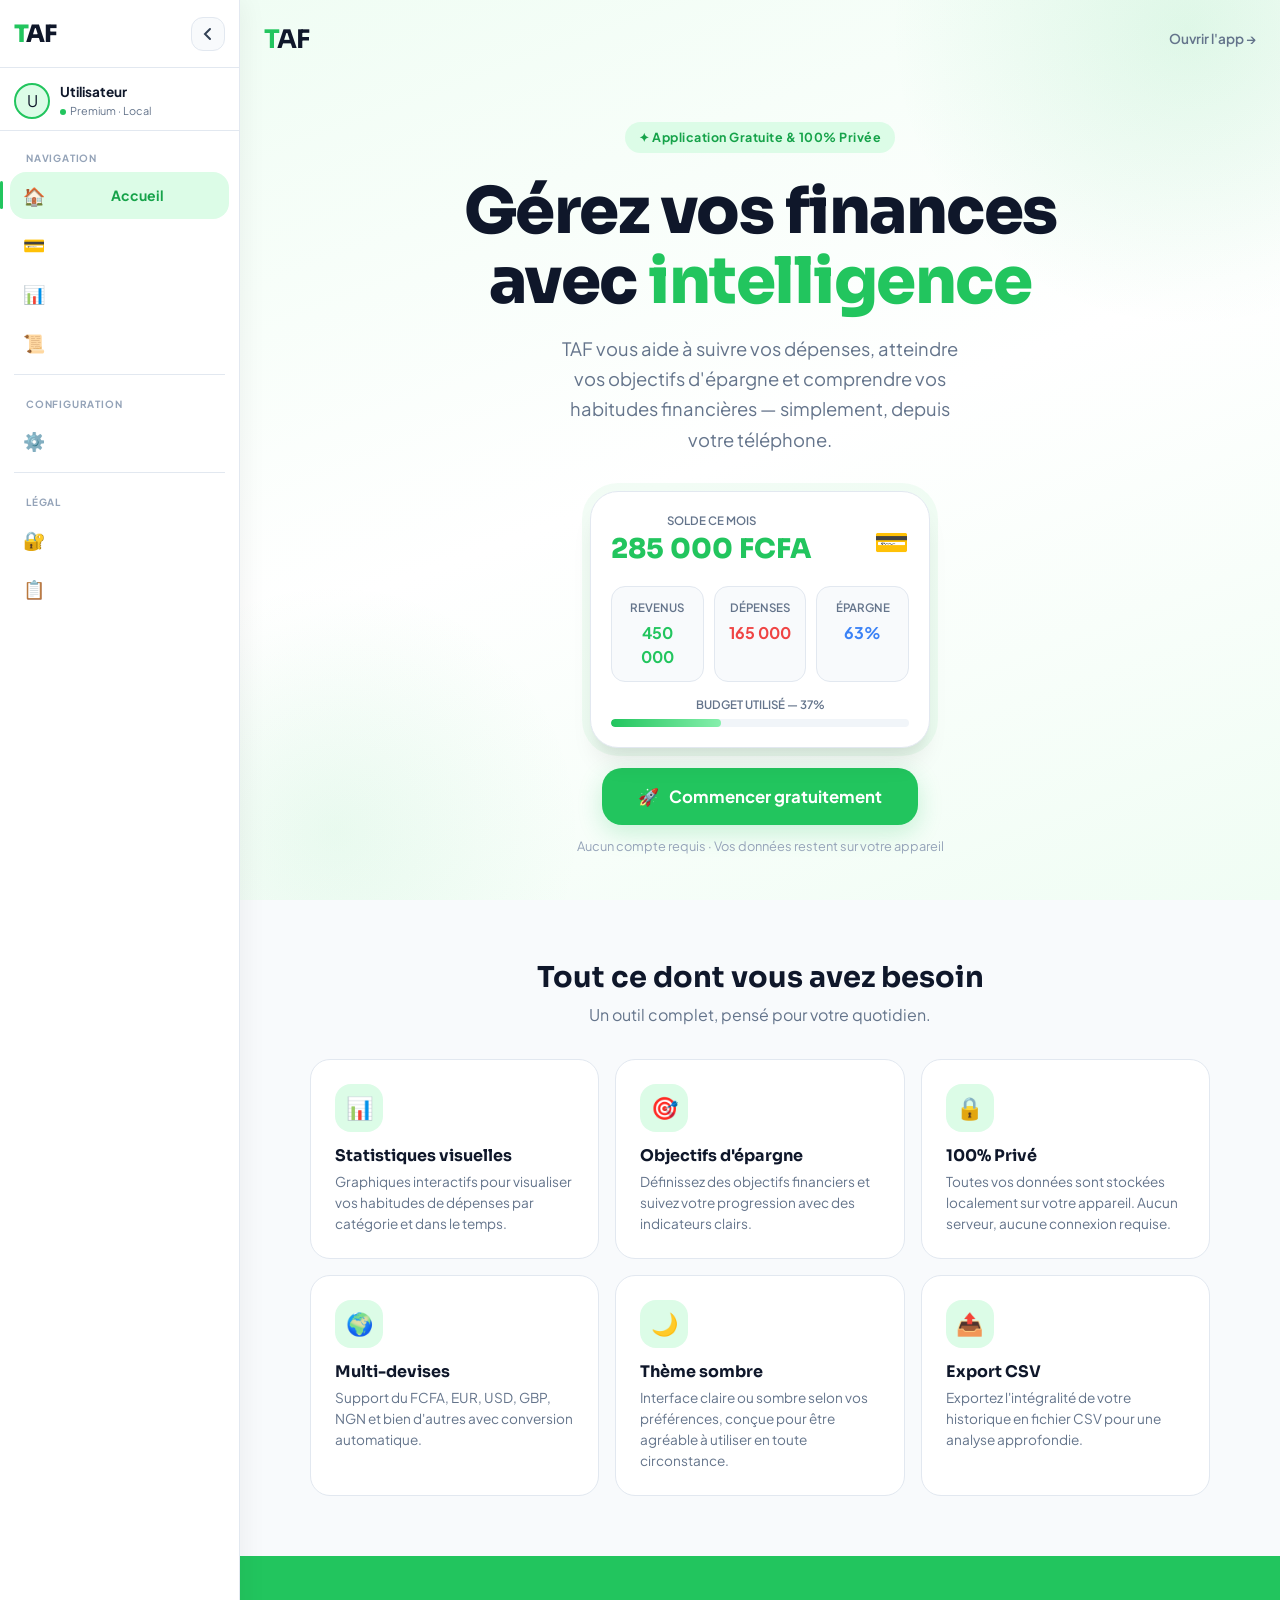
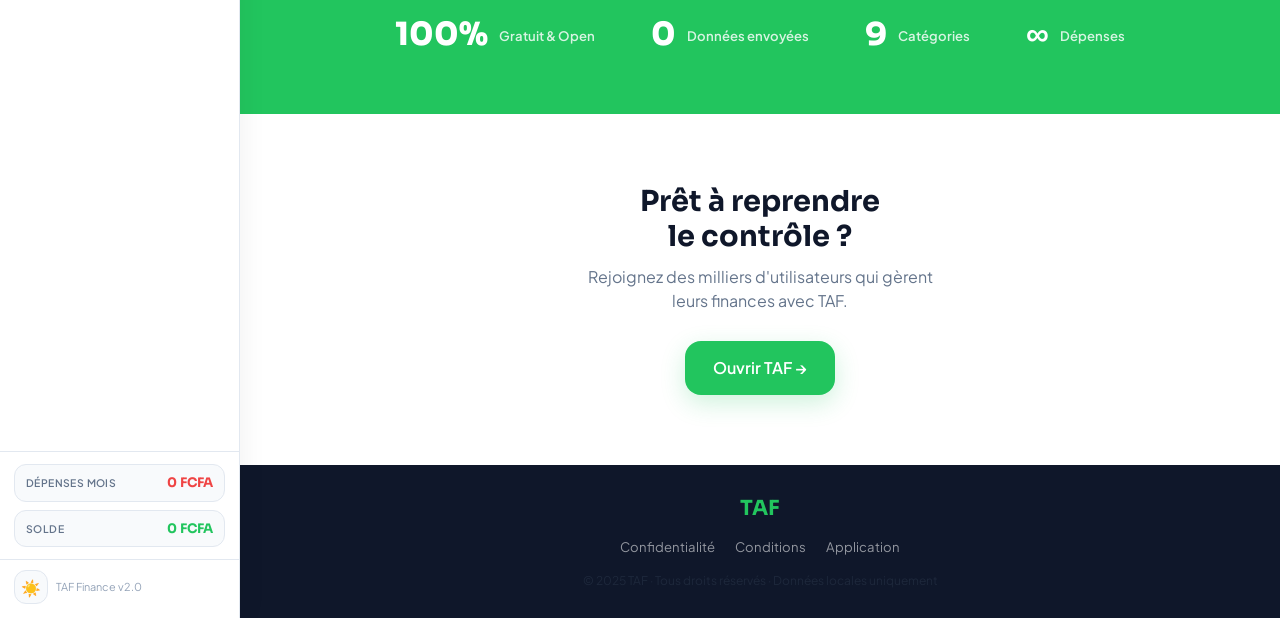
==== commit 740cc40e: "Add files via upload mise a jour" ====
--- a/index.html
+++ b/index.html
@@ -9,6 +9,11 @@
   <style>
     /* ── Landing-specific styles ── */
     body { overflow-x: hidden; }
+    /* Landing nav hidden on desktop (sidebar replaces it) */
+    @media (min-width: 900px) {
+      .land-nav { display: none; }
+      .hero { min-height: 100vh; }
+    }
 
     /* Hero */
     .hero {
@@ -304,5 +309,11 @@
   </footer>
 
   <script src="script.js"></script>
+  <script>
+    /* Index page — sidebar auto-inits via DOMContentLoaded in script.js */
+    document.addEventListener('DOMContentLoaded', () => {
+      Theme.apply();
+    });
+  </script>
 </body>
 </html>
--- a/style.css
+++ b/style.css
@@ -423,20 +423,269 @@
   :root { --nav-h: 68px; }
   .container { padding: 0 24px; }
 }
+
+/* ── Mobile: old desktop-nav hidden, sidebar hidden ──────── */
+.desktop-nav  { display: none; }
+.taf-sidebar  { display: none; }
+.sidebar-overlay { display: none; }
+
+/* ═══════════════════════════════════════════════════════════
+   DESKTOP SIDEBAR — 900px+
+   Sidebar fixe à gauche, contenu décalé, top-nav masqué
+═══════════════════════════════════════════════════════════ */
 @media (min-width: 900px) {
-  .bottom-nav { display: none; }
-  .page-content { padding-bottom: 40px; }
-  .top-nav { border-bottom: 1px solid var(--border); }
-  .desktop-nav { display: flex; gap: 4px; }
-}
-.desktop-nav { display: none; }
-.desktop-nav a {
-  padding: 8px 14px; border-radius: var(--radius);
-  font-size: 0.85rem; font-weight: 600; color: var(--text-3);
-  transition: all var(--transition);
-}
-.desktop-nav a:hover   { background: var(--bg-2); color: var(--text-1); }
-.desktop-nav a.active  { color: var(--primary); background: var(--primary-l); }
+
+  /* ── Layout root variables ── */
+  :root {
+    --sidebar-w:       240px;
+    --sidebar-w-coll:  68px;
+    --sidebar-trans:   0.28s cubic-bezier(0.4, 0, 0.2, 1);
+  }
+
+  /* ── Hide mobile-only elements ── */
+  .bottom-nav { display: none !important; }
+  .top-nav    { display: none !important; }
+
+  /* ── Body gets left padding for sidebar ── */
+  body.has-sidebar {
+    padding-left: var(--sidebar-w);
+    transition: padding-left var(--sidebar-trans);
+  }
+  body.has-sidebar.sidebar-collapsed {
+    padding-left: var(--sidebar-w-coll);
+  }
+
+  /* ── Page content resets ── */
+  body.has-sidebar .page-content {
+    padding-top: 0;
+    padding-bottom: 40px;
+    min-height: 100vh;
+  }
+
+  /* ── Sidebar element ── */
+  .taf-sidebar {
+    display: flex;
+    flex-direction: column;
+    position: fixed;
+    top: 0; left: 0; bottom: 0;
+    width: var(--sidebar-w);
+    z-index: 200;
+    background: var(--surface);
+    border-right: 1px solid var(--border);
+    box-shadow: 4px 0 24px rgba(0,0,0,0.05);
+    transition: width var(--sidebar-trans);
+    overflow: hidden;
+  }
+
+  body.sidebar-collapsed .taf-sidebar {
+    width: var(--sidebar-w-coll);
+  }
+
+  /* ── Sidebar header (logo + toggle) ── */
+  .sb-header {
+    display: flex;
+    align-items: center;
+    justify-content: space-between;
+    padding: 0 14px;
+    height: 68px;
+    border-bottom: 1px solid var(--border);
+    flex-shrink: 0;
+    gap: 8px;
+  }
+  .sb-logo {
+    font-family: var(--font-head);
+    font-size: 1.5rem; font-weight: 800;
+    color: var(--primary); letter-spacing: -1px;
+    white-space: nowrap;
+    opacity: 1;
+    transition: opacity var(--sidebar-trans), transform var(--sidebar-trans);
+  }
+  .sb-logo span { color: var(--text-1); }
+  body.sidebar-collapsed .sb-logo {
+    opacity: 0;
+    transform: translateX(-10px);
+    pointer-events: none;
+  }
+  .sb-toggle {
+    width: 34px; height: 34px; border-radius: var(--radius);
+    background: var(--bg-2); border: 1px solid var(--border);
+    display: flex; align-items: center; justify-content: center;
+    cursor: pointer; flex-shrink: 0;
+    transition: all var(--transition);
+    color: var(--text-2);
+  }
+  .sb-toggle:hover { background: var(--primary-l); color: var(--primary-d); border-color: var(--primary); }
+  .sb-toggle svg { transition: transform var(--sidebar-trans); }
+  body.sidebar-collapsed .sb-toggle svg { transform: rotate(180deg); }
+
+  /* ── User block ── */
+  .sb-user {
+    display: flex; align-items: center; gap: 10px;
+    padding: 14px 14px 10px;
+    border-bottom: 1px solid var(--border);
+    flex-shrink: 0;
+    overflow: hidden;
+  }
+  .sb-avatar {
+    width: 36px; height: 36px; border-radius: 50%; flex-shrink: 0;
+    background: var(--primary-l);
+    border: 2px solid var(--primary);
+    display: flex; align-items: center; justify-content: center;
+    font-size: 16px; overflow: hidden; position: relative;
+  }
+  .sb-avatar img {
+    position: absolute; inset: 0; width: 100%; height: 100%;
+    object-fit: cover; border-radius: 50%; display: none;
+  }
+  .sb-user-info {
+    min-width: 0; flex: 1;
+    transition: opacity var(--sidebar-trans);
+  }
+  body.sidebar-collapsed .sb-user-info { opacity: 0; pointer-events: none; }
+  .sb-user-name {
+    font-size: 0.85rem; font-weight: 700;
+    color: var(--text-1); white-space: nowrap; overflow: hidden; text-overflow: ellipsis;
+  }
+  .sb-user-role {
+    font-size: 0.68rem; color: var(--text-3);
+    display: flex; align-items: center; gap: 4px; margin-top: 1px;
+  }
+  .sb-user-dot { width: 6px; height: 6px; border-radius: 50%; background: var(--primary); }
+
+  /* ── Nav section label ── */
+  .sb-section-label {
+    font-size: 0.62rem; font-weight: 700;
+    letter-spacing: 0.8px; text-transform: uppercase;
+    color: var(--text-4); padding: 14px 16px 6px;
+    white-space: nowrap;
+    transition: opacity var(--sidebar-trans);
+  }
+  body.sidebar-collapsed .sb-section-label { opacity: 0; }
+
+  /* ── Nav items ── */
+  .sb-nav { flex: 1; overflow-y: auto; overflow-x: hidden; padding: 6px 10px; }
+  .sb-nav::-webkit-scrollbar { width: 3px; }
+  .sb-nav::-webkit-scrollbar-thumb { background: var(--border-2); border-radius: 2px; }
+
+  .sb-item {
+    display: flex; align-items: center; gap: 11px;
+    padding: 10px 12px; border-radius: var(--radius-lg);
+    color: var(--text-3); font-size: 0.875rem; font-weight: 600;
+    cursor: pointer; white-space: nowrap;
+    transition: all var(--transition);
+    position: relative; margin-bottom: 2px;
+    text-decoration: none;
+    -webkit-tap-highlight-color: transparent;
+  }
+  .sb-item:hover {
+    background: var(--bg-2);
+    color: var(--text-1);
+  }
+  .sb-item.active {
+    background: var(--primary-l);
+    color: var(--primary-d);
+    font-weight: 700;
+  }
+  .sb-item.active .sb-item-icon { filter: none; }
+  .sb-item:active { transform: scale(0.97); }
+
+  /* Active left bar */
+  .sb-item.active::before {
+    content: '';
+    position: absolute; left: -10px; top: 20%; bottom: 20%;
+    width: 3px; border-radius: 2px;
+    background: var(--primary);
+  }
+
+  .sb-item-icon {
+    font-size: 18px; flex-shrink: 0; width: 24px;
+    display: flex; align-items: center; justify-content: center;
+    transition: transform var(--transition);
+  }
+  .sb-item:hover .sb-item-icon { transform: scale(1.12); }
+
+  .sb-item-label {
+    flex: 1; transition: opacity var(--sidebar-trans);
+    overflow: hidden; text-overflow: ellipsis;
+  }
+  body.sidebar-collapsed .sb-item-label { opacity: 0; pointer-events: none; }
+
+  .sb-item-badge {
+    font-size: 0.6rem; font-weight: 700; padding: 2px 6px;
+    border-radius: 10px; background: var(--primary); color: #fff;
+    transition: opacity var(--sidebar-trans);
+  }
+  body.sidebar-collapsed .sb-item-badge { opacity: 0; }
+
+  /* Tooltip on collapsed */
+  .sb-item .sb-tooltip {
+    display: none;
+    position: absolute; left: calc(var(--sidebar-w-coll) - 6px);
+    top: 50%; transform: translateY(-50%);
+    background: var(--text-1); color: var(--bg);
+    font-size: 0.75rem; font-weight: 600;
+    padding: 5px 10px; border-radius: var(--radius-sm);
+    white-space: nowrap; pointer-events: none; z-index: 300;
+    box-shadow: var(--shadow-md);
+  }
+  body.sidebar-collapsed .sb-item:hover .sb-tooltip { display: block; }
+
+  /* Divider */
+  .sb-divider {
+    height: 1px; background: var(--border);
+    margin: 8px 4px;
+  }
+
+  /* ── Mini stat chips (balance + dépenses) ── */
+  .sb-stats {
+    padding: 12px 14px;
+    border-top: 1px solid var(--border);
+    display: flex; flex-direction: column; gap: 8px;
+    flex-shrink: 0;
+    transition: opacity var(--sidebar-trans);
+  }
+  body.sidebar-collapsed .sb-stats { opacity: 0; pointer-events: none; }
+  .sb-stat-chip {
+    display: flex; align-items: center; justify-content: space-between;
+    background: var(--bg-2); border: 1px solid var(--border);
+    border-radius: var(--radius); padding: 8px 11px;
+  }
+  .sb-stat-chip-label {
+    font-size: 0.65rem; font-weight: 600; color: var(--text-3);
+    text-transform: uppercase; letter-spacing: 0.4px;
+  }
+  .sb-stat-chip-val {
+    font-family: var(--font-head);
+    font-size: 0.82rem; font-weight: 700;
+  }
+
+  /* ── Footer ── */
+  .sb-footer {
+    padding: 10px 14px 14px;
+    border-top: 1px solid var(--border);
+    flex-shrink: 0;
+    display: flex; align-items: center; gap: 8px;
+  }
+  .sb-theme-btn {
+    width: 34px; height: 34px; border-radius: var(--radius);
+    background: var(--bg-2); border: 1px solid var(--border);
+    display: flex; align-items: center; justify-content: center;
+    font-size: 16px; cursor: pointer; flex-shrink: 0;
+    transition: all var(--transition);
+  }
+  .sb-theme-btn:hover { background: var(--primary-l); border-color: var(--primary); }
+  .sb-footer-text {
+    font-size: 0.68rem; color: var(--text-4);
+    transition: opacity var(--sidebar-trans);
+    white-space: nowrap; overflow: hidden;
+  }
+  body.sidebar-collapsed .sb-footer-text { opacity: 0; }
+
+  /* ── Container max-width adjustment ── */
+  .container    { max-width: 560px; }
+  .container-lg { max-width: 980px; }
+
+} /* end @media 900px */
 
 /* ══════════════════════════════════════════════
    PAGE TRANSITION SYSTEM
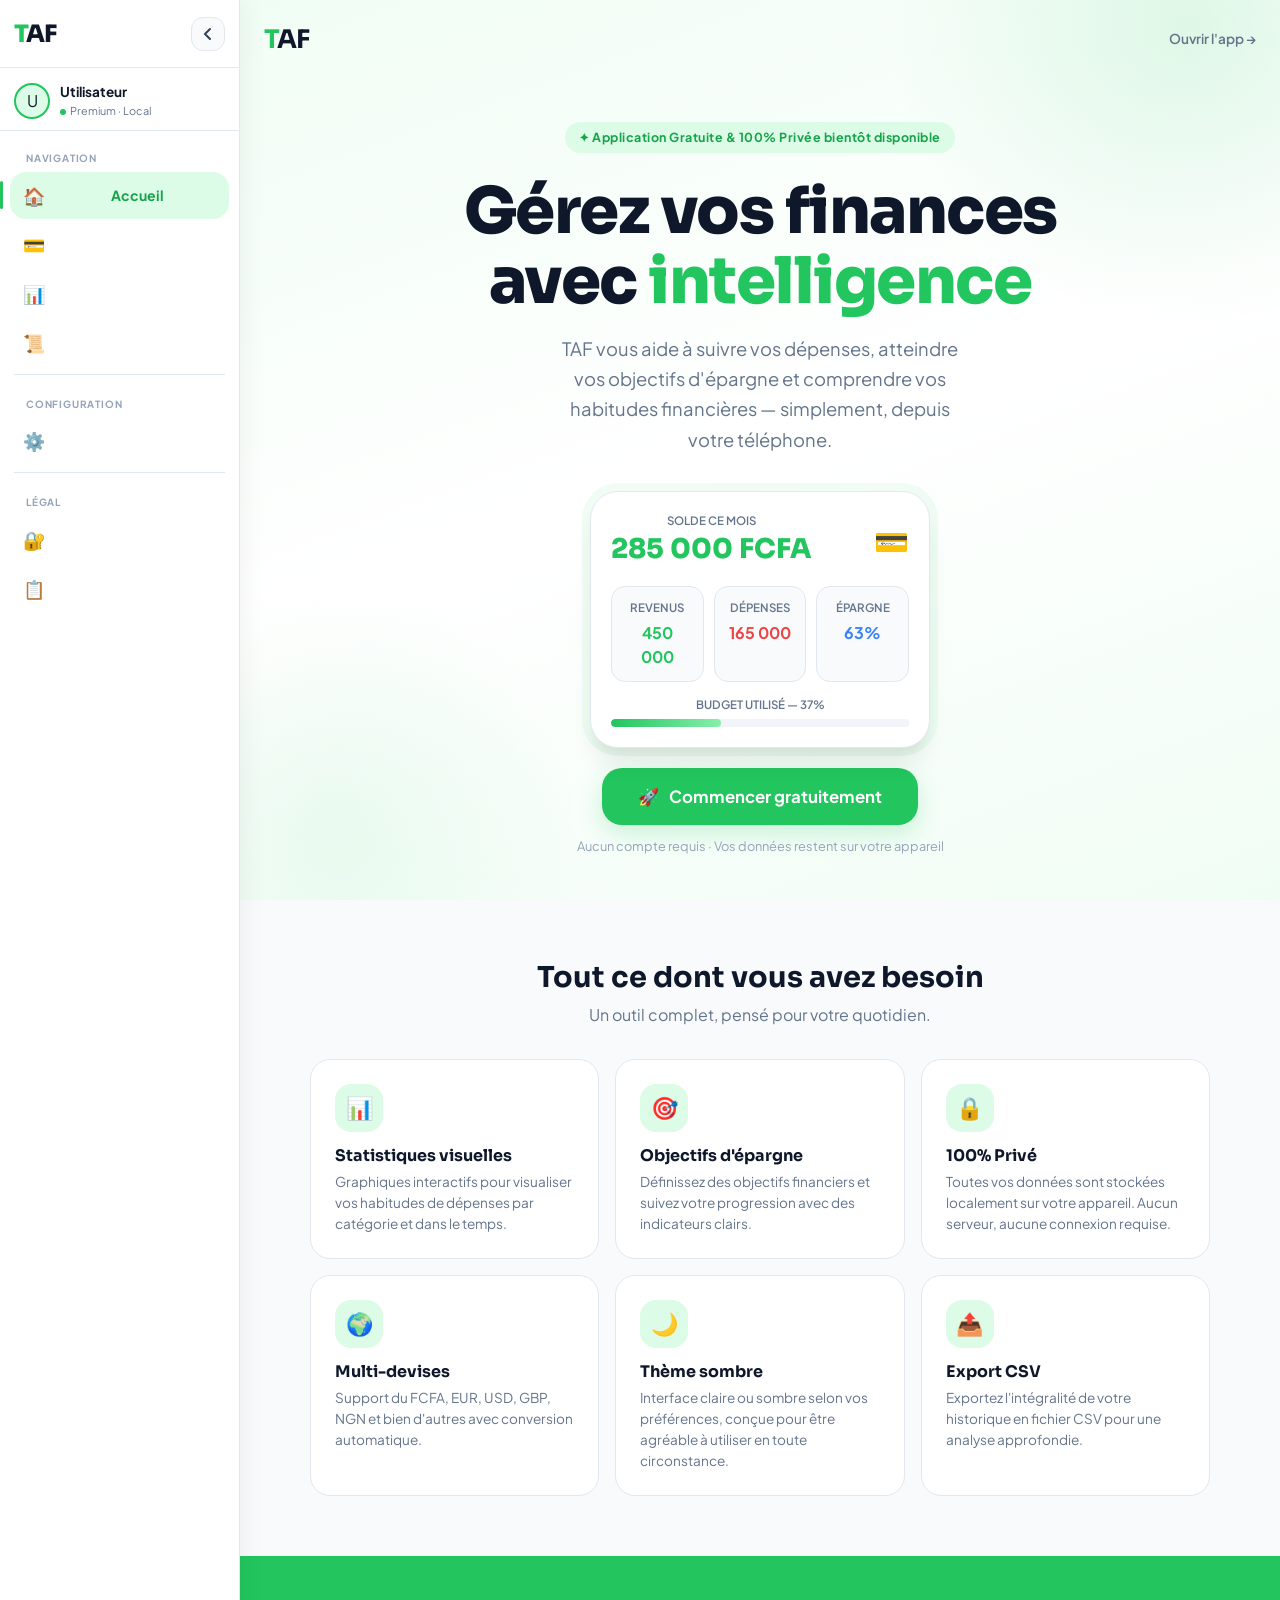
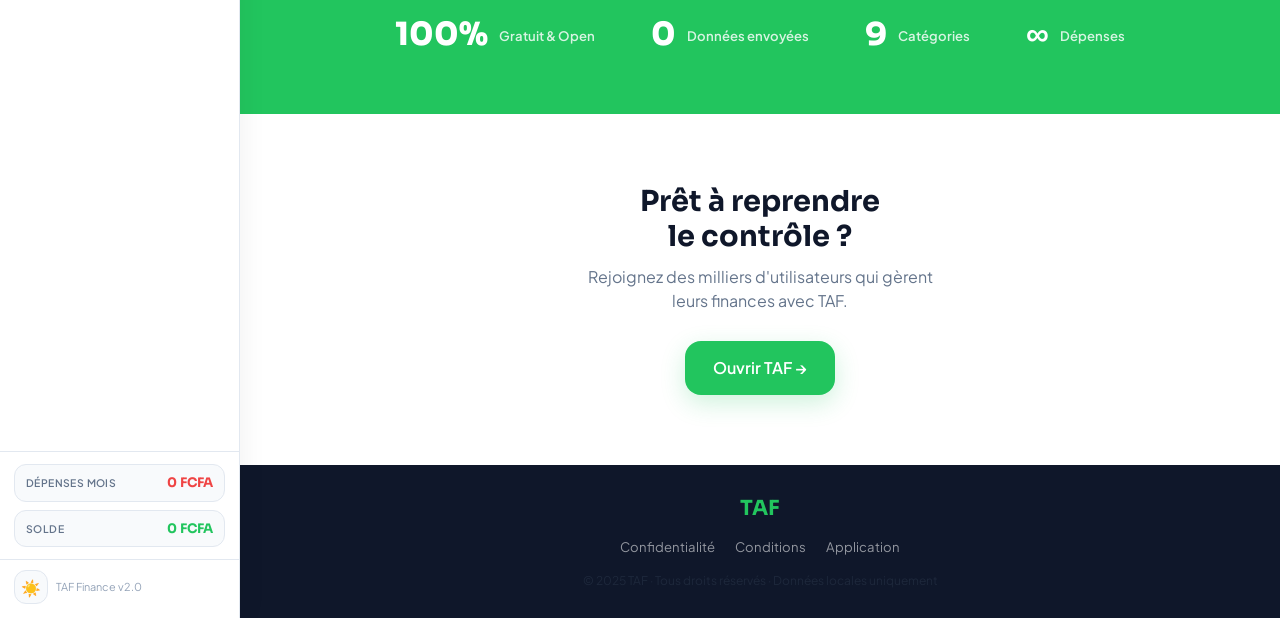
==== commit 30f2b1d6: "Add files via upload" ====
--- a/index.html
+++ b/index.html
@@ -190,7 +190,7 @@
 
     <!-- Hero content -->
     <div class="hero-content">
-      <div class="hero-badge">✦ Application Gratuite &amp; 100% Privée</div>
+      <div class="hero-badge">✦ Application Gratuite &amp; 100% Privée bientôt disponible </div>
 
       <h1 class="hero-title">
         Gérez vos finances<br>avec <span class="green">intelligence</span>
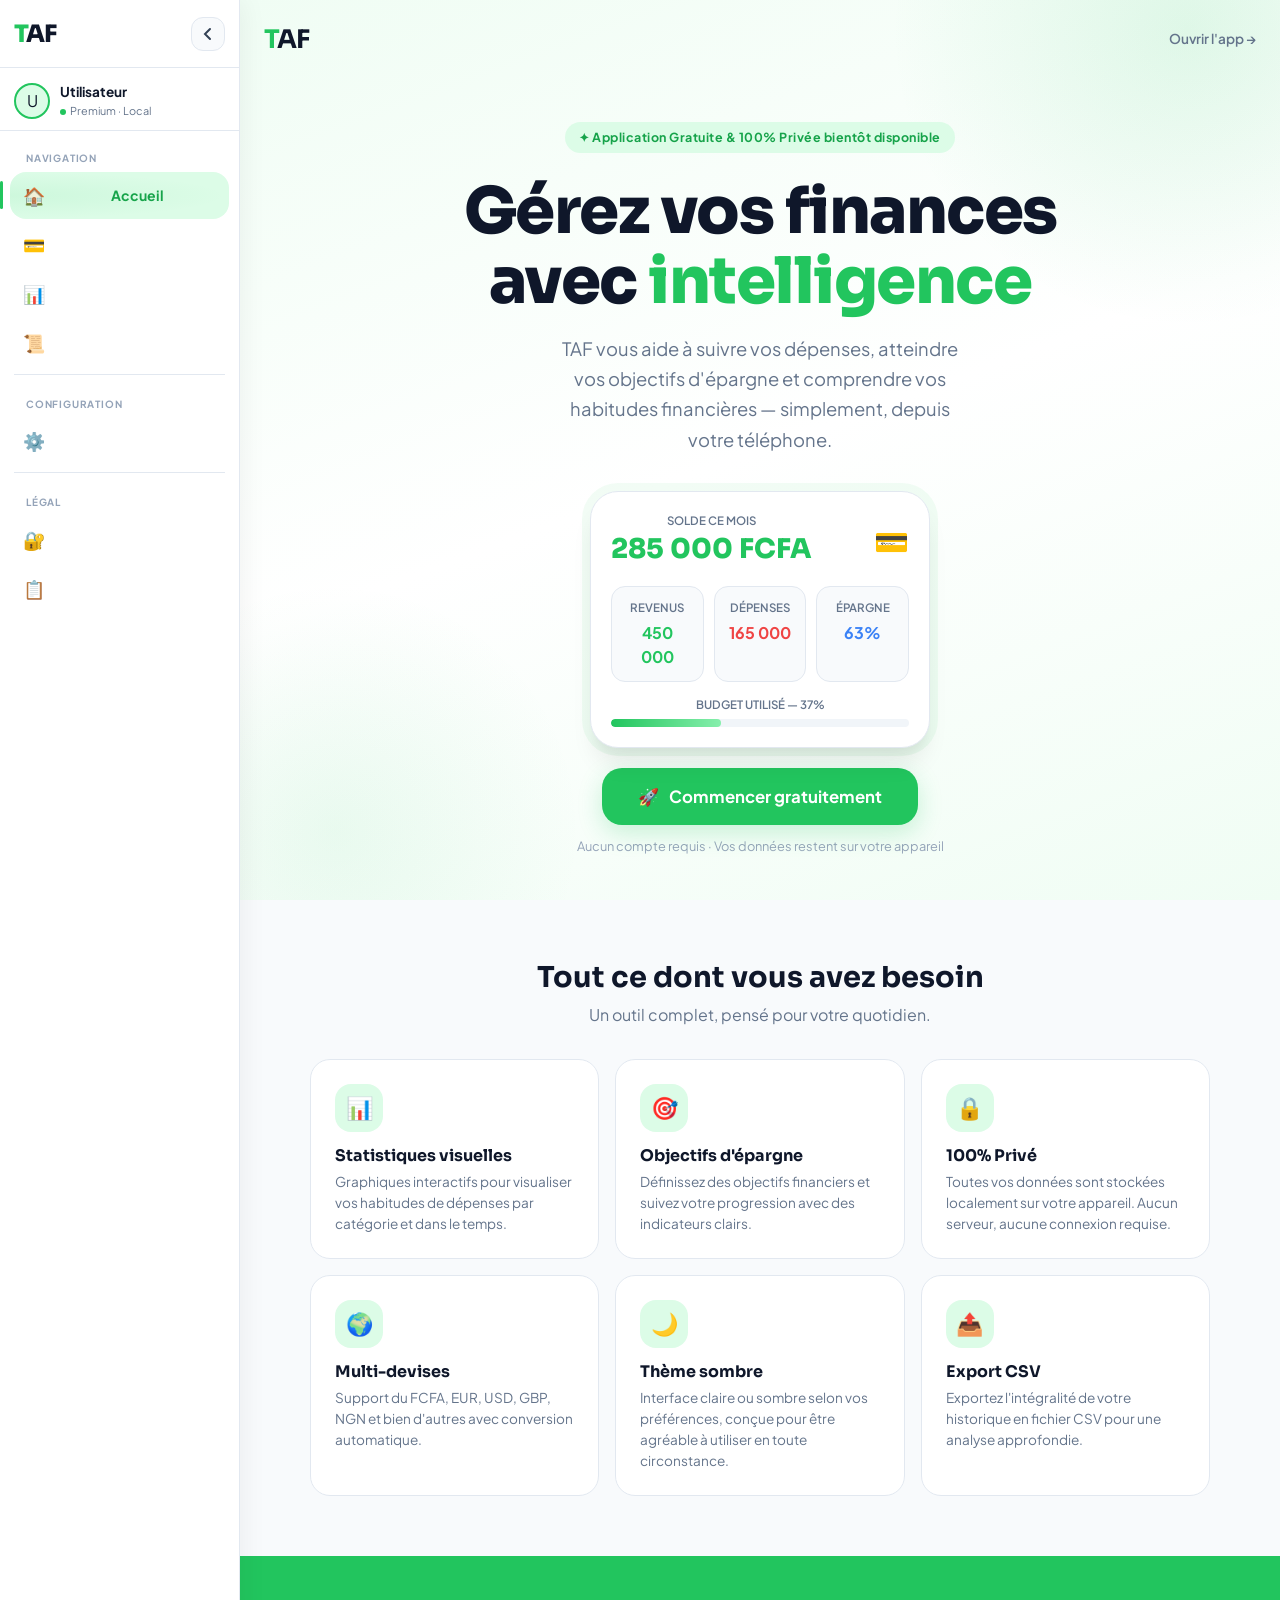
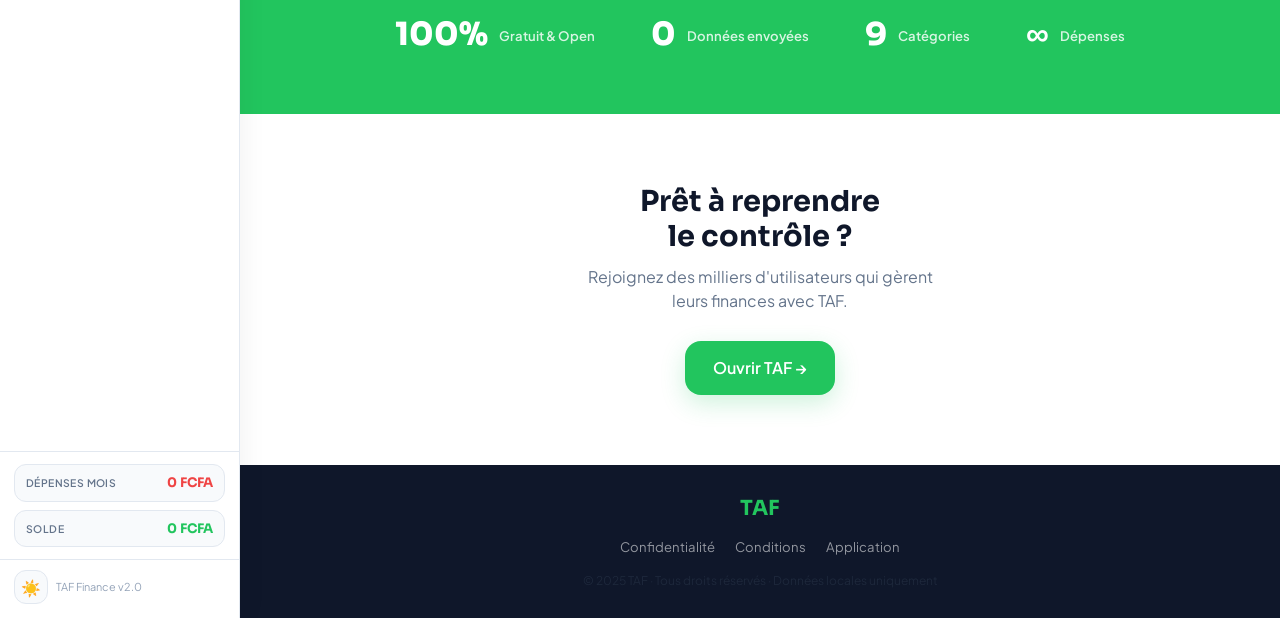
==== commit 606e35dc: "Add files via upload mise a jour" ====
--- a/index.html
+++ b/index.html
@@ -4,7 +4,7 @@
   <meta charset="UTF-8"/>
   <meta name="viewport" content="width=device-width,initial-scale=1"/>
   <meta name="description" content="TAF — Gérez vos finances personnelles simplement et efficacement."/>
-  <title>TAF — Gestion Financière Personnelle</title>
+  <title>TAF - Application de gestion de budget simple et rapide</title>
   <link rel="stylesheet" href="style.css"/>
   <style>
     /* ── Landing-specific styles ── */
--- a/style.css
+++ b/style.css
@@ -928,4 +928,841 @@
   font-size: 0.85rem; font-weight: 600; color: var(--primary);
   cursor: pointer; transition: opacity var(--transition);
 }
-.back-link:hover { opacity: 0.75; }+.back-link:hover { opacity: 0.75; }
+/* ══════════════════════════════════════════════════════════
+   TAF ANIMATIONS v2.0 — Professional Fintech Layer
+   Thème : vert clair + blanc | Style : moderne & premium
+══════════════════════════════════════════════════════════ */
+
+/* ─── 1. KEYFRAMES GLOBAUX ──────────────────────────────── */
+
+@keyframes fadeIn {
+  from { opacity: 0; }
+  to   { opacity: 1; }
+}
+
+@keyframes slideUp {
+  from { opacity: 0; transform: translateY(20px); }
+  to   { opacity: 1; transform: translateY(0); }
+}
+
+@keyframes slideDown {
+  from { opacity: 0; transform: translateY(-16px); }
+  to   { opacity: 1; transform: translateY(0); }
+}
+
+@keyframes slideInLeft {
+  from { opacity: 0; transform: translateX(-20px); }
+  to   { opacity: 1; transform: translateX(0); }
+}
+
+@keyframes slideInRight {
+  from { opacity: 0; transform: translateX(20px); }
+  to   { opacity: 1; transform: translateX(0); }
+}
+
+@keyframes scaleIn {
+  from { opacity: 0; transform: scale(0.92); }
+  to   { opacity: 1; transform: scale(1); }
+}
+
+@keyframes scaleInBounce {
+  0%   { opacity: 0; transform: scale(0.85); }
+  70%  { transform: scale(1.04); }
+  100% { opacity: 1; transform: scale(1); }
+}
+
+@keyframes shimmer {
+  0%   { background-position: -200% center; }
+  100% { background-position: 200% center; }
+}
+
+@keyframes countUp {
+  from { opacity: 0; transform: translateY(8px) scale(0.95); }
+  to   { opacity: 1; transform: translateY(0) scale(1); }
+}
+
+@keyframes progressGrow {
+  from { width: 0% !important; }
+}
+
+@keyframes ripple {
+  0%   { transform: scale(0); opacity: 0.4; }
+  100% { transform: scale(4); opacity: 0; }
+}
+
+@keyframes float {
+  0%, 100% { transform: translateY(0); }
+  50%       { transform: translateY(-6px); }
+}
+
+@keyframes glow {
+  0%, 100% { box-shadow: 0 0 0 0 rgba(34,197,94,0); }
+  50%       { box-shadow: 0 0 0 6px rgba(34,197,94,0.15); }
+}
+
+@keyframes navItemAppear {
+  from { opacity: 0; transform: translateX(-12px); }
+  to   { opacity: 1; transform: translateX(0); }
+}
+
+@keyframes badgePop {
+  0%   { transform: scale(0); }
+  70%  { transform: scale(1.15); }
+  100% { transform: scale(1); }
+}
+
+@keyframes numberRoll {
+  from { opacity: 0; transform: translateY(10px); filter: blur(4px); }
+  to   { opacity: 1; transform: translateY(0); filter: blur(0); }
+}
+
+@keyframes cardFlicker {
+  0%   { box-shadow: var(--shadow-sm); }
+  50%  { box-shadow: var(--shadow), 0 0 0 2px rgba(34,197,94,0.1); }
+  100% { box-shadow: var(--shadow-sm); }
+}
+
+@keyframes iconBounce {
+  0%, 100% { transform: translateY(0) scale(1); }
+  30%       { transform: translateY(-4px) scale(1.1); }
+  60%       { transform: translateY(0) scale(0.97); }
+}
+
+@keyframes dotPulse {
+  0%, 100% { transform: scale(1); opacity: 1; }
+  50%       { transform: scale(1.5); opacity: 0.7; }
+}
+
+@keyframes barGrow {
+  from { transform: scaleY(0); transform-origin: bottom; opacity: 0; }
+  to   { transform: scaleY(1); transform-origin: bottom; opacity: 1; }
+}
+
+@keyframes logoPulse {
+  0%  { text-shadow: 0 0 0 rgba(34,197,94,0); }
+  50% { text-shadow: 0 0 24px rgba(34,197,94,0.35); }
+  100%{ text-shadow: 0 0 0 rgba(34,197,94,0); }
+}
+
+/* ─── 2. PAGE TRANSITION — AMÉLIORÉE ────────────────────── */
+
+#page-loader {
+  background: var(--bg);
+  display: flex; flex-direction: column;
+  align-items: center; justify-content: center; gap: 24px;
+}
+
+/* Logo animé dans le loader */
+.loader-logo {
+  animation: loaderPulse 1.2s ease-in-out infinite, logoPulse 2s ease-in-out infinite;
+  position: relative;
+}
+
+/* Cercles décoratifs autour du loader */
+.loader-logo::before,
+.loader-logo::after {
+  content: '';
+  position: absolute;
+  border-radius: 50%;
+  border: 1.5px solid rgba(34,197,94,0.2);
+  animation: loaderRing 1.8s ease-in-out infinite;
+}
+.loader-logo::before {
+  inset: -16px;
+  animation-delay: 0s;
+}
+.loader-logo::after {
+  inset: -28px;
+  animation-delay: 0.3s;
+}
+@keyframes loaderRing {
+  0%   { opacity: 0; transform: scale(0.9); }
+  50%  { opacity: 1; }
+  100% { opacity: 0; transform: scale(1.1); }
+}
+
+/* Entrance page */
+.page-enter {
+  animation: slideUp 0.38s cubic-bezier(0.32, 0.72, 0, 1) both;
+}
+
+/* ─── 3. SCROLL REVEAL (Intersection Observer) ───────────── */
+
+.reveal {
+  opacity: 0;
+  transform: translateY(18px);
+  transition: opacity 0.45s cubic-bezier(0.4,0,0.2,1),
+              transform 0.45s cubic-bezier(0.4,0,0.2,1);
+}
+.reveal.visible {
+  opacity: 1;
+  transform: translateY(0);
+}
+
+.reveal-left {
+  opacity: 0;
+  transform: translateX(-18px);
+  transition: opacity 0.4s ease, transform 0.4s ease;
+}
+.reveal-left.visible { opacity: 1; transform: translateX(0); }
+
+.reveal-right {
+  opacity: 0;
+  transform: translateX(18px);
+  transition: opacity 0.4s ease, transform 0.4s ease;
+}
+.reveal-right.visible { opacity: 1; transform: translateX(0); }
+
+.reveal-scale {
+  opacity: 0;
+  transform: scale(0.94);
+  transition: opacity 0.4s ease, transform 0.4s cubic-bezier(0.34,1.56,0.64,1);
+}
+.reveal-scale.visible { opacity: 1; transform: scale(1); }
+
+/* Délais pour staggering automatique */
+.reveal-stagger > *:nth-child(1)  { transition-delay: 0.04s; }
+.reveal-stagger > *:nth-child(2)  { transition-delay: 0.09s; }
+.reveal-stagger > *:nth-child(3)  { transition-delay: 0.14s; }
+.reveal-stagger > *:nth-child(4)  { transition-delay: 0.19s; }
+.reveal-stagger > *:nth-child(5)  { transition-delay: 0.24s; }
+.reveal-stagger > *:nth-child(6)  { transition-delay: 0.29s; }
+.reveal-stagger > *:nth-child(7)  { transition-delay: 0.34s; }
+.reveal-stagger > *:nth-child(8)  { transition-delay: 0.39s; }
+
+/* ─── 4. BOUTONS — micro-interactions ───────────────────── */
+
+/* Ripple effect sur tous les boutons */
+.btn {
+  position: relative;
+  overflow: hidden;
+}
+
+.btn::after {
+  content: '';
+  position: absolute;
+  inset: 0;
+  background: radial-gradient(circle, rgba(255,255,255,0.25) 0%, transparent 70%);
+  opacity: 0;
+  transition: opacity 0.3s ease;
+  pointer-events: none;
+}
+.btn:active::after { opacity: 1; }
+
+/* Hover lift subtil */
+.btn-primary:hover,
+.btn-secondary:hover {
+  transform: translateY(-1px);
+  box-shadow: var(--shadow-green), 0 4px 16px rgba(34,197,94,0.2);
+}
+.btn-primary:active,
+.btn-secondary:active {
+  transform: translateY(0) scale(0.97);
+}
+
+/* Navigation buttons */
+.nav-btn {
+  transition: all 0.2s cubic-bezier(0.4,0,0.2,1);
+}
+.nav-btn:hover {
+  background: var(--primary-l) !important;
+  color: var(--primary-d) !important;
+  transform: scale(1.08);
+}
+.nav-btn:active { transform: scale(0.92) !important; }
+
+/* Danger button pulse on hover */
+.btn-danger:hover {
+  animation: glow 0.6s ease forwards;
+  transform: translateY(-1px);
+}
+
+/* ─── 5. CARTES (cards) — hover élévation ───────────────── */
+
+.card {
+  transition: transform 0.22s cubic-bezier(0.4,0,0.2,1),
+              box-shadow 0.22s cubic-bezier(0.4,0,0.2,1);
+}
+
+@media (hover: hover) {
+  .card:hover {
+    transform: translateY(-2px);
+    box-shadow: var(--shadow-md);
+  }
+}
+
+/* Stat cards */
+.stat-card {
+  transition: transform 0.22s cubic-bezier(0.4,0,0.2,1),
+              box-shadow 0.22s cubic-bezier(0.4,0,0.2,1),
+              border-color 0.22s ease;
+}
+@media (hover: hover) {
+  .stat-card:hover {
+    transform: translateY(-3px);
+    box-shadow: var(--shadow-md);
+    border-color: var(--primary);
+  }
+}
+
+/* KPI cards */
+.kpi-card {
+  transition: transform 0.22s ease, box-shadow 0.22s ease, border-color 0.22s ease;
+}
+@media (hover: hover) {
+  .kpi-card:hover {
+    transform: translateY(-2px) scale(1.01);
+    box-shadow: var(--shadow);
+    border-color: rgba(34,197,94,0.4);
+  }
+}
+
+/* Settings rows */
+.settings-row {
+  transition: background 0.18s ease, padding-left 0.18s ease;
+}
+@media (hover: hover) {
+  .settings-row:hover {
+    background: var(--bg-2);
+    padding-left: 22px;
+  }
+}
+
+/* Legal cards */
+.legal-card {
+  transition: transform 0.22s ease, box-shadow 0.22s ease;
+}
+@media (hover: hover) {
+  .legal-card:hover {
+    transform: translateY(-1px);
+    box-shadow: var(--shadow);
+  }
+}
+
+/* Feature cards (landing) */
+.feat-card {
+  transition: transform 0.25s cubic-bezier(0.4,0,0.2,1),
+              box-shadow 0.25s ease,
+              border-color 0.25s ease;
+}
+@media (hover: hover) {
+  .feat-card:hover {
+    transform: translateY(-5px) scale(1.01);
+    box-shadow: var(--shadow-md), 0 0 0 1px rgba(34,197,94,0.15);
+    border-color: rgba(34,197,94,0.3);
+  }
+  .feat-card:hover .feat-icon {
+    animation: iconBounce 0.5s ease;
+  }
+}
+
+/* ─── 6. ICÔNES (icon-circle) — interactions ─────────────── */
+
+.icon-circle {
+  transition: transform 0.22s cubic-bezier(0.34,1.56,0.64,1);
+}
+@media (hover: hover) {
+  .icon-circle:hover { transform: scale(1.12) rotate(-4deg); }
+}
+
+/* ─── 7. PROGRESS BARS — animation grow ─────────────────── */
+
+.progress-fill {
+  animation: progressGrow 0.8s cubic-bezier(0.4,0,0.2,1) both;
+  animation-delay: 0.2s;
+}
+
+/* Shimmer sur les progress bars */
+.progress-fill::after {
+  content: '';
+  position: absolute;
+  inset: 0;
+  background: linear-gradient(90deg,
+    transparent 0%,
+    rgba(255,255,255,0.35) 50%,
+    transparent 100%);
+  background-size: 200% 100%;
+  animation: shimmer 2.4s ease-in-out infinite;
+  border-radius: inherit;
+}
+.progress-bar { position: relative; }
+
+/* ─── 8. BADGES — pop animation ─────────────────────────── */
+
+.badge {
+  animation: badgePop 0.35s cubic-bezier(0.34,1.56,0.64,1) both;
+}
+
+/* ─── 9. BOTTOM NAV — interactions ──────────────────────── */
+
+.bnav-item {
+  transition: color 0.2s ease, transform 0.2s cubic-bezier(0.34,1.56,0.64,1);
+}
+.bnav-item:active { transform: scale(0.88); }
+.bnav-item.active {
+  animation: navItemAppear 0.3s cubic-bezier(0.4,0,0.2,1) both;
+}
+
+.bnav-item .bnav-icon {
+  transition: transform 0.25s cubic-bezier(0.34,1.56,0.64,1);
+}
+.bnav-item:active .bnav-icon { transform: scale(0.82) !important; }
+.bnav-item.active .bnav-icon { transform: scale(1.18) !important; }
+
+.bnav-dot {
+  animation: dotPulse 1.8s ease-in-out infinite;
+  transition: transform 0.25s ease;
+}
+
+/* ─── 10. MODAL — animation entrée ──────────────────────── */
+
+.modal {
+  transition: transform 0.38s cubic-bezier(0.32, 0.72, 0, 1),
+              opacity 0.3s ease;
+}
+.modal-overlay { transition: opacity 0.28s ease; }
+.modal-overlay.open .modal {
+  animation: none; /* override for smooth slide */
+}
+
+/* Handle geste */
+.modal-handle {
+  transition: background 0.2s ease, width 0.2s ease;
+  cursor: grab;
+}
+.modal-handle:hover { background: var(--primary); width: 48px; margin: 0 auto 20px; }
+
+/* ─── 11. SIDEBAR DESKTOP — animations ──────────────────── */
+
+@media (min-width: 900px) {
+
+  /* Items sidebar apparition séquentielle */
+  .taf-sidebar .sb-item {
+    animation: navItemAppear 0.3s cubic-bezier(0.4,0,0.2,1) both;
+  }
+  .taf-sidebar .sb-item:nth-child(1) { animation-delay: 0.05s; }
+  .taf-sidebar .sb-item:nth-child(2) { animation-delay: 0.10s; }
+  .taf-sidebar .sb-item:nth-child(3) { animation-delay: 0.15s; }
+  .taf-sidebar .sb-item:nth-child(4) { animation-delay: 0.20s; }
+  .taf-sidebar .sb-item:nth-child(5) { animation-delay: 0.25s; }
+  .taf-sidebar .sb-item:nth-child(6) { animation-delay: 0.30s; }
+  .taf-sidebar .sb-item:nth-child(7) { animation-delay: 0.35s; }
+
+  /* Active item glow */
+  .sb-item.active {
+    animation: none;
+    position: relative;
+  }
+  .sb-item.active::after {
+    content: '';
+    position: absolute;
+    inset: 0;
+    border-radius: var(--radius-lg);
+    background: radial-gradient(ellipse at left, rgba(34,197,94,0.08) 0%, transparent 70%);
+    pointer-events: none;
+  }
+
+  /* Hover sidebar item */
+  .sb-item {
+    transition: all 0.18s cubic-bezier(0.4,0,0.2,1);
+  }
+  @media (hover: hover) {
+    .sb-item:hover {
+      background: var(--bg-2);
+      color: var(--text-1);
+      padding-left: 16px;
+    }
+    .sb-item:hover .sb-item-icon {
+      transform: scale(1.15) rotate(-3deg);
+    }
+  }
+
+  /* Logo sidebar pulse */
+  .sb-logo {
+    transition: all 0.28s ease;
+  }
+  @media (hover: hover) {
+    .sb-logo:hover { letter-spacing: 0px; }
+  }
+
+  /* Toggle button rotate */
+  .sb-toggle {
+    transition: all 0.22s ease;
+  }
+  @media (hover: hover) {
+    .sb-toggle:hover { transform: scale(1.08); }
+  }
+  .sb-toggle:active { transform: scale(0.92); }
+
+  /* Stat chips hover */
+  .sb-stat-chip {
+    transition: all 0.2s ease;
+  }
+  @media (hover: hover) {
+    .sb-stat-chip:hover {
+      border-color: var(--primary);
+      background: var(--primary-l);
+    }
+  }
+
+  /* Avatar pulse */
+  .sb-avatar {
+    transition: all 0.25s cubic-bezier(0.34,1.56,0.64,1);
+  }
+  @media (hover: hover) {
+    .sb-avatar:hover { transform: scale(1.1); border-color: var(--primary-d); }
+  }
+
+  /* Theme button spin on click */
+  .sb-theme-btn {
+    transition: transform 0.3s cubic-bezier(0.34,1.56,0.64,1), background 0.2s ease;
+  }
+  .sb-theme-btn:active { transform: rotate(180deg) scale(0.9); }
+
+}
+
+/* ─── 12. TOAST — améliorée ──────────────────────────────── */
+
+@keyframes toastIn {
+  from { opacity:0; transform: translateY(-16px) scale(0.92) translateX(10px); }
+  to   { opacity:1; transform: translateY(0) scale(1) translateX(0); }
+}
+@keyframes toastOut {
+  to { opacity:0; transform: translateY(-12px) scale(0.92); }
+}
+
+.toast {
+  animation: toastIn 0.32s cubic-bezier(0.34,1.56,0.64,1) both;
+}
+
+/* ─── 13. ÉLÉMENTS SPÉCIAUX ──────────────────────────────── */
+
+/* Valeurs financières (countUp) */
+.stat-card-value,
+.kpi-val,
+.balance-amount,
+.donut-total {
+  animation: numberRoll 0.5s cubic-bezier(0.4,0,0.2,1) both;
+  animation-delay: 0.1s;
+}
+
+/* Empty state icon */
+.empty-state .es-icon {
+  animation: float 3s ease-in-out infinite;
+}
+
+/* Logo nav */
+.nav-logo,
+.land-logo,
+.sb-logo {
+  transition: color 0.2s ease, transform 0.2s cubic-bezier(0.34,1.56,0.64,1);
+}
+@media (hover: hover) {
+  .nav-logo:hover,
+  .land-logo:hover { transform: scale(1.04); }
+}
+
+/* Hero CTA button */
+.btn-hero {
+  transition: all 0.25s cubic-bezier(0.4,0,0.2,1);
+  position: relative;
+  overflow: hidden;
+}
+.btn-hero::before {
+  content: '';
+  position: absolute;
+  inset: -2px;
+  border-radius: inherit;
+  background: linear-gradient(135deg, rgba(255,255,255,0.2) 0%, transparent 60%);
+  opacity: 0;
+  transition: opacity 0.3s ease;
+}
+@media (hover: hover) {
+  .btn-hero:hover::before { opacity: 1; }
+  .btn-hero:hover { transform: translateY(-3px) scale(1.02); }
+}
+.btn-hero:active { transform: scale(0.97) !important; }
+
+/* Filter chips */
+.filter-chip,
+.cat-filter-item {
+  transition: all 0.18s cubic-bezier(0.4,0,0.2,1);
+}
+@media (hover: hover) {
+  .filter-chip:hover,
+  .cat-filter-item:hover {
+    transform: translateY(-1px);
+    box-shadow: var(--shadow-sm);
+  }
+}
+.filter-chip:active,
+.cat-filter-item:active { transform: scale(0.94); }
+
+.filter-chip.active,
+.cat-filter-item.active {
+  animation: scaleInBounce 0.3s cubic-bezier(0.34,1.56,0.64,1) both;
+}
+
+/* Historique items */
+.hist-item {
+  transition: transform 0.2s ease, box-shadow 0.2s ease;
+}
+@media (hover: hover) {
+  .hist-item:hover {
+    transform: translateX(3px);
+    box-shadow: var(--shadow);
+  }
+}
+
+/* Delete button */
+.hi-del {
+  transition: all 0.2s cubic-bezier(0.34,1.56,0.64,1) !important;
+}
+@media (hover: hover) {
+  .hi-del:hover {
+    transform: scale(1.15) rotate(5deg) !important;
+    background: var(--red) !important;
+    color: #fff !important;
+  }
+}
+
+/* Search input focus */
+.search-input:focus {
+  transform: scaleX(1.005);
+  transform-origin: left;
+}
+
+/* Back link */
+.back-link {
+  transition: all 0.2s ease;
+}
+@media (hover: hover) {
+  .back-link:hover {
+    transform: translateX(-3px);
+    opacity: 0.8;
+  }
+}
+
+/* Month selector buttons */
+.month-btn {
+  transition: all 0.2s cubic-bezier(0.34,1.56,0.64,1) !important;
+}
+@media (hover: hover) {
+  .month-btn:hover {
+    transform: scale(1.12);
+  }
+}
+.month-btn:active { transform: scale(0.88) !important; }
+
+/* ─── 14. GRAPHIQUES — canvas animations ─────────────────── */
+
+/* Wrapper pour les canvas avec effet d'apparition */
+.donut-wrap canvas,
+.bar-chart-wrap canvas {
+  animation: scaleIn 0.5s cubic-bezier(0.4,0,0.2,1) both;
+  animation-delay: 0.15s;
+}
+
+.donut-center {
+  animation: fadeIn 0.6s ease both;
+  animation-delay: 0.35s;
+}
+
+/* Légende items */
+.legend-item {
+  animation: slideUp 0.35s cubic-bezier(0.4,0,0.2,1) both;
+}
+.legend-item:nth-child(1) { animation-delay: 0.25s; }
+.legend-item:nth-child(2) { animation-delay: 0.32s; }
+.legend-item:nth-child(3) { animation-delay: 0.39s; }
+.legend-item:nth-child(4) { animation-delay: 0.46s; }
+.legend-item:nth-child(5) { animation-delay: 0.53s; }
+
+/* Top cat items */
+.top-cat-item {
+  animation: slideInLeft 0.35s cubic-bezier(0.4,0,0.2,1) both;
+}
+.top-cat-item:nth-child(1) { animation-delay: 0.1s; }
+.top-cat-item:nth-child(2) { animation-delay: 0.17s; }
+.top-cat-item:nth-child(3) { animation-delay: 0.24s; }
+.top-cat-item:nth-child(4) { animation-delay: 0.31s; }
+.top-cat-item:nth-child(5) { animation-delay: 0.38s; }
+
+/* ─── 15. LANDING PAGE — animations spéciales ────────────── */
+
+/* Stats band items */
+.sb-item-band {
+  transition: transform 0.25s ease;
+}
+@media (hover: hover) {
+  .sb-item-band:hover { transform: translateY(-3px); }
+}
+
+/* Features grid animation */
+.feat-card:nth-child(1) { animation: slideUp 0.45s ease both; animation-delay: 0.1s; }
+.feat-card:nth-child(2) { animation: slideUp 0.45s ease both; animation-delay: 0.18s; }
+.feat-card:nth-child(3) { animation: slideUp 0.45s ease both; animation-delay: 0.26s; }
+.feat-card:nth-child(4) { animation: slideUp 0.45s ease both; animation-delay: 0.34s; }
+.feat-card:nth-child(5) { animation: slideUp 0.45s ease both; animation-delay: 0.42s; }
+.feat-card:nth-child(6) { animation: slideUp 0.45s ease both; animation-delay: 0.50s; }
+
+/* ─── 16. TOGGLE SWITCH — animation ─────────────────────── */
+
+.toggle-track {
+  transition: background 0.25s ease, box-shadow 0.25s ease;
+}
+.toggle-switch input:checked + .toggle-track {
+  box-shadow: 0 0 0 3px rgba(34,197,94,0.15);
+}
+.toggle-track::after {
+  transition: transform 0.28s cubic-bezier(0.34,1.56,0.64,1),
+              box-shadow 0.2s ease !important;
+}
+.toggle-switch input:checked + .toggle-track::after {
+  box-shadow: 0 2px 8px rgba(34,197,94,0.3);
+}
+
+/* ─── 17. INPUT FIELDS — focus animations ────────────────── */
+
+.input {
+  transition: border-color 0.22s ease,
+              box-shadow 0.22s ease,
+              background 0.22s ease,
+              transform 0.15s ease;
+}
+.input:focus { transform: translateY(-1px); }
+
+/* ─── 18. PROFILE AVATAR ─────────────────────────────────── */
+
+.profile-avatar {
+  transition: all 0.25s cubic-bezier(0.34,1.56,0.64,1);
+}
+@media (hover: hover) {
+  .profile-avatar:hover {
+    transform: scale(1.06);
+    box-shadow: 0 0 0 4px rgba(34,197,94,0.2);
+  }
+}
+
+/* ─── 19. DANGER BUTTON ──────────────────────────────────── */
+
+.danger-btn {
+  transition: all 0.22s cubic-bezier(0.4,0,0.2,1);
+  position: relative;
+  overflow: hidden;
+}
+.danger-btn::after {
+  content: '';
+  position: absolute;
+  inset: 0;
+  background: radial-gradient(circle, rgba(239,68,68,0.1) 0%, transparent 70%);
+  opacity: 0;
+  transition: opacity 0.3s ease;
+}
+@media (hover: hover) {
+  .danger-btn:hover::after { opacity: 1; }
+  .danger-btn:hover { transform: translateY(-1px); }
+}
+
+/* ─── 20. SCROLLBAR ANIMÉE ───────────────────────────────── */
+
+::-webkit-scrollbar-thumb {
+  transition: background 0.2s ease;
+}
+
+/* ─── 21. ACCESSIBILITÉ — respect prefers-reduced-motion ─── */
+
+@media (prefers-reduced-motion: reduce) {
+  *,
+  *::before,
+  *::after {
+    animation-duration: 0.01ms !important;
+    animation-iteration-count: 1 !important;
+    transition-duration: 0.01ms !important;
+  }
+}
+
+/* ─── 22. THEME SWITCH — transition globale ──────────────── */
+
+html {
+  transition: background-color 0.3s ease, color 0.3s ease;
+}
+
+/* ─── 23. OBJECTIFS — progress bars animées ──────────────── */
+
+.obj-card .progress-fill,
+#dash-objectives .progress-fill {
+  animation: progressGrow 1s cubic-bezier(0.4,0,0.2,1) both;
+  animation-delay: 0.3s;
+}
+
+/* ─── 24. SECTION HEADERS ────────────────────────────────── */
+
+.sec-header {
+  animation: slideDown 0.35s ease both;
+}
+.sec-title {
+  position: relative;
+}
+.sec-title::after {
+  content: '';
+  position: absolute;
+  bottom: -3px; left: 0;
+  width: 0;
+  height: 2px;
+  background: var(--primary);
+  border-radius: 1px;
+  transition: width 0.4s cubic-bezier(0.4,0,0.2,1);
+}
+@media (hover: hover) {
+  .card:hover .sec-title::after { width: 100%; }
+}
+
+/* ─── 25. CATEGORY FILTER — animations ───────────────────── */
+
+.cat-filter {
+  animation: slideDown 0.35s ease both;
+}
+#cat-filter .cat-filter-item {
+  animation: scaleIn 0.3s ease both;
+}
+#cat-filter .cat-filter-item:nth-child(1) { animation-delay: 0.04s; }
+#cat-filter .cat-filter-item:nth-child(2) { animation-delay: 0.08s; }
+#cat-filter .cat-filter-item:nth-child(3) { animation-delay: 0.12s; }
+#cat-filter .cat-filter-item:nth-child(4) { animation-delay: 0.16s; }
+#cat-filter .cat-filter-item:nth-child(5) { animation-delay: 0.20s; }
+#cat-filter .cat-filter-item:nth-child(6) { animation-delay: 0.24s; }
+
+/* ─── 26. SUMMARY BAR ────────────────────────────────────── */
+
+.summary-bar {
+  animation: slideDown 0.4s cubic-bezier(0.4,0,0.2,1) both;
+}
+.sb-stat {
+  animation: countUp 0.5s ease both;
+}
+.sb-stat:nth-child(1) { animation-delay: 0.1s; }
+.sb-stat:nth-child(2) { animation-delay: 0.2s; }
+.sb-stat:nth-child(3) { animation-delay: 0.3s; }
+
+/* ─── 27. LEGAL PAGES ─────────────────────────────────────── */
+
+.legal-hero {
+  animation: slideDown 0.4s ease both;
+}
+.legal-badge {
+  animation: badgePop 0.4s cubic-bezier(0.34,1.56,0.64,1) both;
+  animation-delay: 0.2s;
+}
+.legal-card:nth-child(1) { animation: slideUp 0.4s ease both; animation-delay: 0.1s; }
+.legal-card:nth-child(2) { animation: slideUp 0.4s ease both; animation-delay: 0.15s; }
+.legal-card:nth-child(3) { animation: slideUp 0.4s ease both; animation-delay: 0.20s; }
+.legal-card:nth-child(4) { animation: slideUp 0.4s ease both; animation-delay: 0.25s; }
+.legal-card:nth-child(5) { animation: slideUp 0.4s ease both; animation-delay: 0.30s; }
+.legal-card:nth-child(6) { animation: slideUp 0.4s ease both; animation-delay: 0.35s; }
+.legal-card:nth-child(7) { animation: slideUp 0.4s ease both; animation-delay: 0.40s; }
+.legal-card:nth-child(8) { animation: slideUp 0.4s ease both; animation-delay: 0.45s; }
+.legal-card:nth-child(9) { animation: slideUp 0.4s ease both; animation-delay: 0.50s; }
+
+/* ─── FIN DES ANIMATIONS TAF v2.0 ─────────────────────────── */
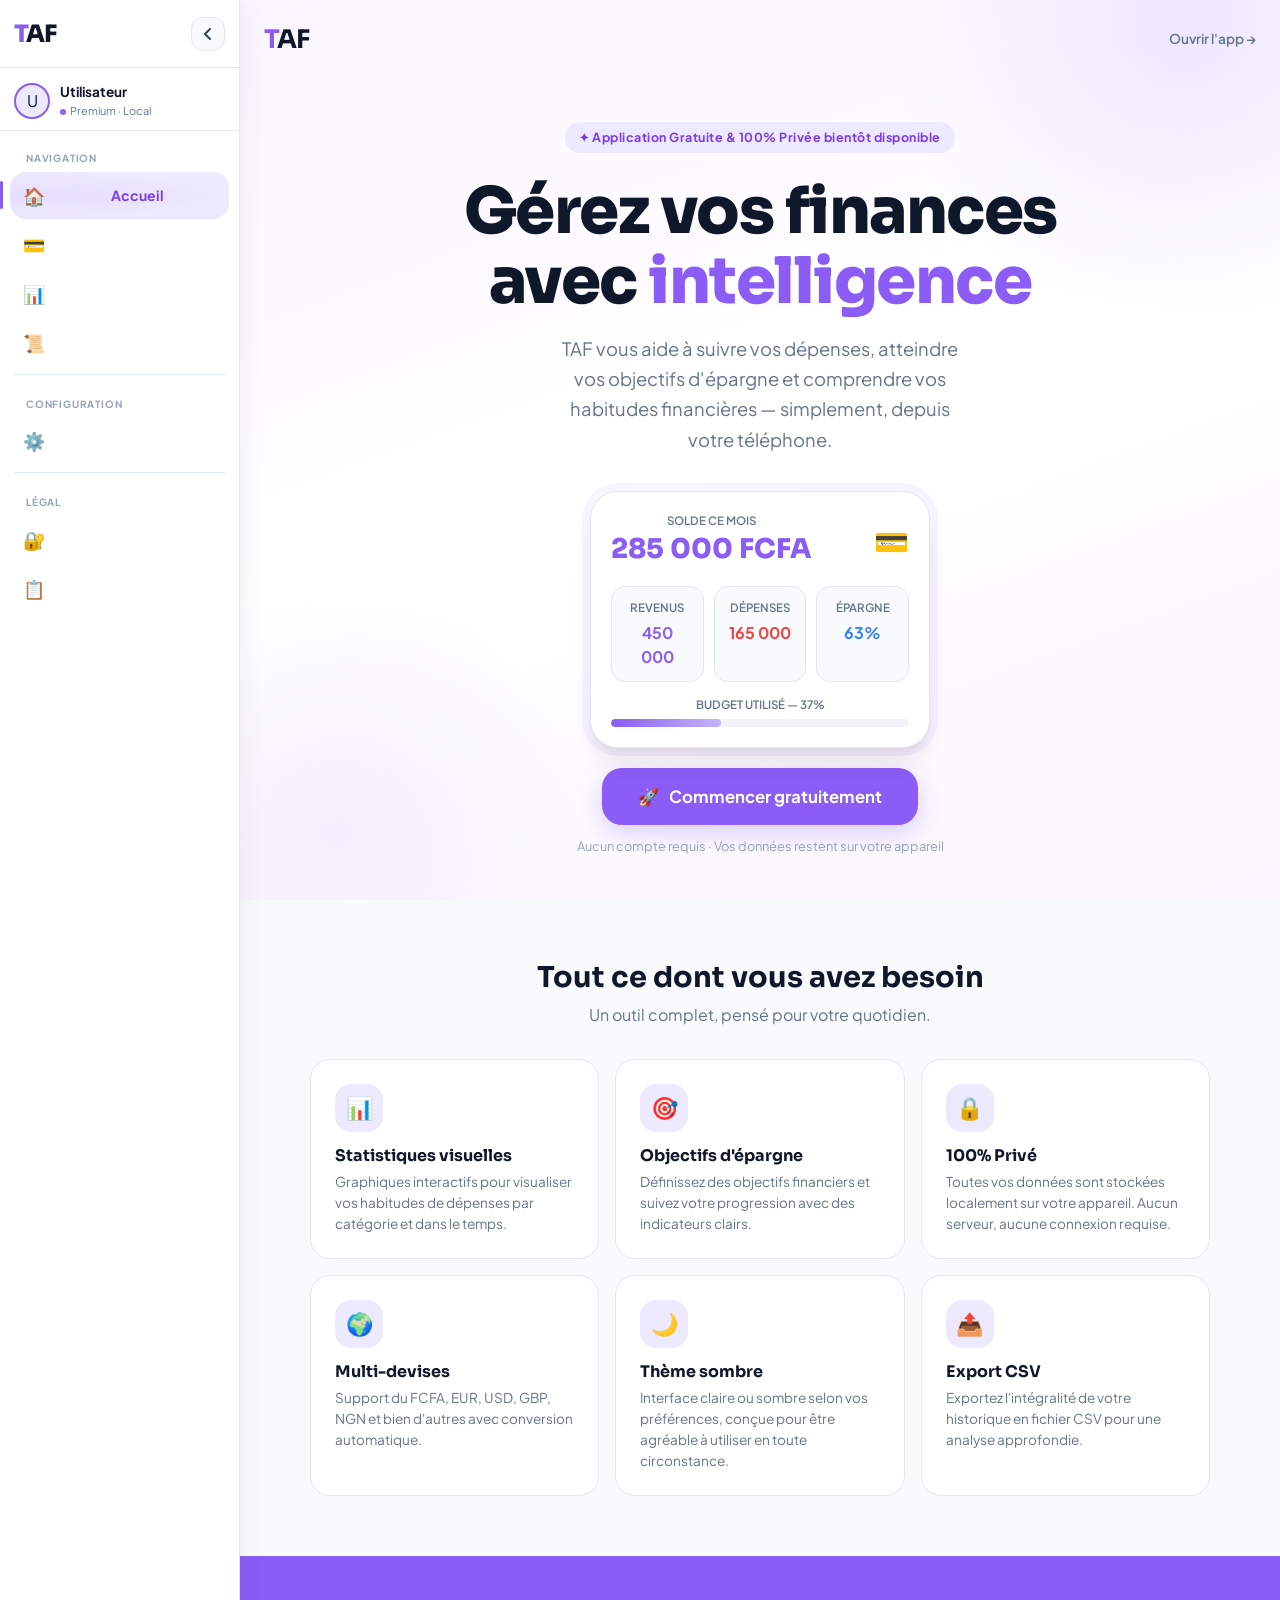
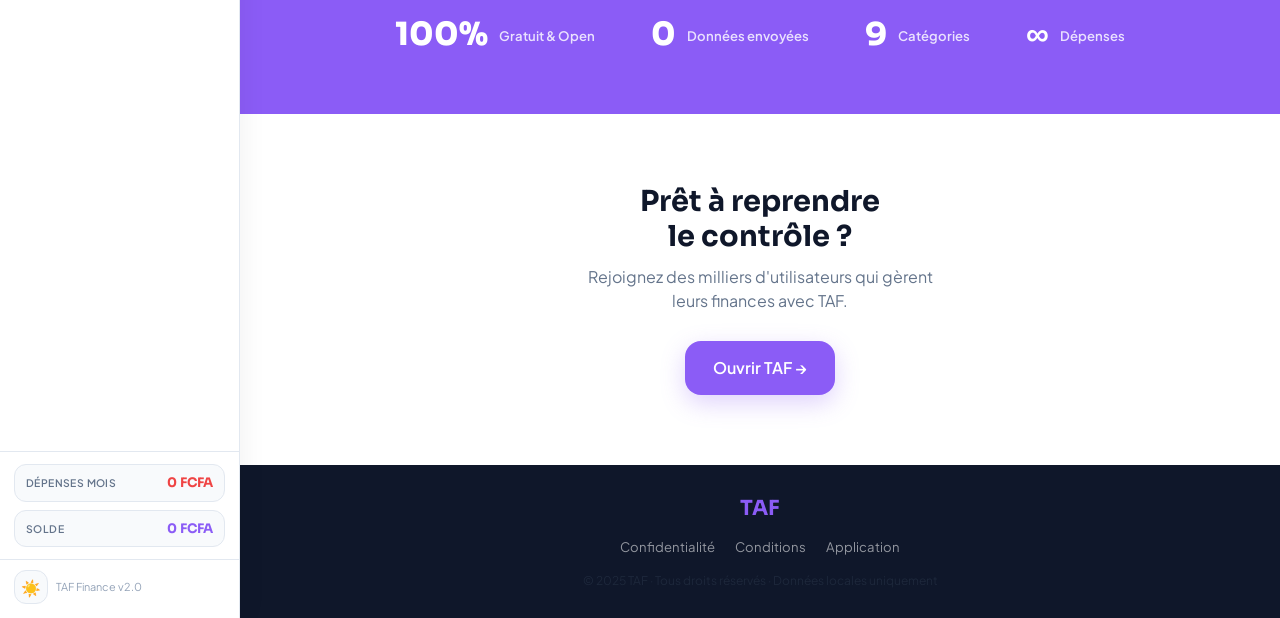
==== commit 4ebc6a66: "Add files via upload" ====
--- a/index.html
+++ b/index.html
@@ -1,6 +1,7 @@
 <!DOCTYPE html>
 <html lang="fr">
 <head>
+  <link rel="icon" type="image/png" href="favicon.png">
   <meta charset="UTF-8"/>
   <meta name="viewport" content="width=device-width,initial-scale=1"/>
   <meta name="description" content="TAF — Gérez vos finances personnelles simplement et efficacement."/>
@@ -19,21 +20,21 @@
     .hero {
       min-height: 100vh;
       display: flex; flex-direction: column;
-      background: linear-gradient(160deg, #f0fdf4 0%, #ffffff 50%, #f0fdf4 100%);
+      background: linear-gradient(160deg, #faf5ff 0%, #ffffff 50%, #faf5ff 100%);
       position: relative; overflow: hidden;
     }
     .hero::before {
       content: '';
       position: absolute; top: -30%; right: -20%;
       width: 600px; height: 600px;
-      background: radial-gradient(circle, rgba(34,197,94,0.12) 0%, transparent 70%);
+      background: radial-gradient(circle, rgba(139,92,246,0.12) 0%, transparent 70%);
       border-radius: 50%; pointer-events: none;
     }
     .hero::after {
       content: '';
       position: absolute; bottom: -20%; left: -15%;
       width: 500px; height: 500px;
-      background: radial-gradient(circle, rgba(34,197,94,0.08) 0%, transparent 70%);
+      background: radial-gradient(circle, rgba(139,92,246,0.08) 0%, transparent 70%);
       border-radius: 50%; pointer-events: none;
     }
 
@@ -91,13 +92,13 @@
       padding: 16px 36px; border-radius: var(--radius-xl);
       background: var(--primary); color: #fff;
       font-size: 1.05rem; font-weight: 700;
-      box-shadow: var(--shadow-green), 0 0 0 0 rgba(34,197,94,0.4);
+      box-shadow: var(--shadow-mauve), 0 0 0 0 rgba(139,92,246,0.4);
       transition: all 0.25s;
       animation: pulseGreen 2.5s 1.5s ease-in-out infinite;
     }
     @keyframes pulseGreen {
-      0%,100% { box-shadow: var(--shadow-green), 0 0 0 0 rgba(34,197,94,0.3); }
-      50%      { box-shadow: var(--shadow-green), 0 0 0 12px rgba(34,197,94,0); }
+      0%,100% { box-shadow: var(--shadow-mauve), 0 0 0 0 rgba(139,92,246,0.3); }
+      50%      { box-shadow: var(--shadow-mauve), 0 0 0 12px rgba(139,92,246,0); }
     }
     .btn-hero:hover { background: var(--primary-d); transform: translateY(-2px); }
     .btn-hero:active { transform: scale(0.97); }
@@ -163,7 +164,7 @@
     .mockup-phone {
       background: var(--surface); border: 1px solid var(--border);
       border-radius: 28px; padding: 20px;
-      box-shadow: var(--shadow-lg), 0 0 0 8px rgba(34,197,94,0.06);
+      box-shadow: var(--shadow-lg), 0 0 0 8px rgba(139,92,246,0.06);
     }
     .mockup-row { display: flex; justify-content: space-between; align-items: center; margin-bottom: 16px; }
     .mockup-bal { font-family: var(--font-head); font-size: 1.7rem; font-weight: 800; color: var(--primary); }
@@ -176,7 +177,7 @@
     .mockup-mini .mm-val { font-size: 1rem; font-weight: 700; margin-top: 4px; }
     .mockup-bar-section { margin-top: 14px; }
     .mockup-pb { height: 8px; background: var(--bg-3); border-radius: 4px; overflow: hidden; margin-top: 6px; }
-    .mockup-pb-fill { height: 100%; background: linear-gradient(90deg, var(--primary), var(--green-300)); border-radius: 4px; }
+    .mockup-pb-fill { height: 100%; background: linear-gradient(90deg, var(--primary), var(--mauve-300)); border-radius: 4px; }
   </style>
 </head>
 <body>
--- a/style.css
+++ b/style.css
@@ -8,19 +8,19 @@
 
 /* ── CSS VARIABLES ──────────────────────────── */
 :root {
-  --green-50:  #f0fdf4;
-  --green-100: #dcfce7;
-  --green-200: #bbf7d0;
-  --green-300: #86efac;
-  --green-400: #4ade80;
-  --green-500: #22c55e;
-  --green-600: #16a34a;
-  --green-700: #15803d;
-  --green-800: #166534;
-
-  --primary:   #22c55e;
-  --primary-d: #16a34a;
-  --primary-l: #dcfce7;
+  --mauve-50:  #faf5ff;
+  --mauve-100: #ede9fe;
+  --mauve-200: #ddd6fe;
+  --mauve-300: #c4b5fd;
+  --mauve-400: #a78bfa;
+  --mauve-500: #8b5cf6;
+  --mauve-600: #7c3aed;
+  --mauve-700: #6d28d9;
+  --mauve-800: #5b21b6;
+
+  --primary:   #8b5cf6;
+  --primary-d: #7c3aed;
+  --primary-l: #ede9fe;
 
   --bg:        #ffffff;
   --bg-2:      #f8fafc;
@@ -55,7 +55,7 @@
   --shadow:    0 4px 6px -1px rgba(0,0,0,0.07), 0 2px 4px -1px rgba(0,0,0,0.05);
   --shadow-md: 0 10px 15px -3px rgba(0,0,0,0.07), 0 4px 6px -2px rgba(0,0,0,0.04);
   --shadow-lg: 0 20px 25px -5px rgba(0,0,0,0.08), 0 10px 10px -5px rgba(0,0,0,0.04);
-  --shadow-green: 0 8px 24px rgba(34,197,94,0.22);
+  --shadow-mauve: 0 8px 24px rgba(139,92,246,0.28);
 
   --nav-h: 64px;
   --bottom-h: 68px;
@@ -78,7 +78,7 @@
   --text-4:    #64748b;
   --border:    #334155;
   --border-2:  #475569;
-  --primary-l: rgba(34,197,94,0.15);
+  --primary-l: rgba(139,92,246,0.15);
   --red-l:     rgba(239,68,68,0.15);
   --amber-l:   rgba(245,158,11,0.15);
   --blue-l:    rgba(59,130,246,0.15);
@@ -158,13 +158,13 @@
 .btn:active { transform: scale(0.96); }
 .btn-primary {
   background: var(--primary); color: #fff;
-  box-shadow: var(--shadow-green);
+  box-shadow: var(--shadow-mauve);
 }
 .btn-primary:hover { background: var(--primary-d); }
 .btn-secondary {
   background: var(--primary-l); color: var(--primary-d);
 }
-.btn-secondary:hover { background: var(--green-200); }
+.btn-secondary:hover { background: var(--mauve-200); }
 .btn-outline {
   background: transparent; color: var(--text-2);
   border: 1.5px solid var(--border-2);
@@ -207,7 +207,7 @@
 }
 .input:focus {
   border-color: var(--primary);
-  box-shadow: 0 0 0 3px rgba(34,197,94,0.12);
+  box-shadow: 0 0 0 3px rgba(139,92,246,0.12);
   background: var(--surface);
 }
 .input::placeholder { color: var(--text-4); }
@@ -366,7 +366,7 @@
   animation: toastIn 0.3s cubic-bezier(0.32,0.72,0,1) both;
   pointer-events: all;
 }
-.toast-success { background: var(--green-500); color: #fff; }
+.toast-success { background: var(--primary); color: #fff; }
 .toast-error   { background: var(--red); color: #fff; }
 .toast-info    { background: var(--blue); color: #fff; }
 @keyframes toastIn { from { opacity:0; transform: translateY(-10px) scale(0.95); } to { opacity:1; transform: none; } }
@@ -398,7 +398,7 @@
 .cat-health     { background: #fee2e2; color: #991b1b; }
 .cat-housing    { background: #ede9fe; color: #5b21b6; }
 .cat-leisure    { background: #fce7f3; color: #9d174d; }
-.cat-shopping   { background: #ecfdf5; color: #065f46; }
+.cat-shopping  { background: #f3e8ff; color: #6d28d9; }
 .cat-education  { background: #f0f9ff; color: #075985; }
 .cat-savings    { background: var(--primary-l); color: var(--primary-d); }
 .cat-other      { background: var(--bg-3); color: var(--text-2); }
@@ -722,7 +722,7 @@
 }
 .loader-bar-fill {
   height: 100%; width: 0%; border-radius: 2px;
-  background: linear-gradient(90deg, var(--primary), var(--green-300));
+  background: linear-gradient(90deg, var(--primary), var(--mauve-300));
   animation: loaderFill 0.9s cubic-bezier(0.4,0,0.2,1) forwards;
 }
 @keyframes loaderFill {
@@ -997,8 +997,8 @@
 }
 
 @keyframes glow {
-  0%, 100% { box-shadow: 0 0 0 0 rgba(34,197,94,0); }
-  50%       { box-shadow: 0 0 0 6px rgba(34,197,94,0.15); }
+  0%, 100% { box-shadow: 0 0 0 0 rgba(139,92,246,0); }
+  50%       { box-shadow: 0 0 0 6px rgba(139,92,246,0.15); }
 }
 
 @keyframes navItemAppear {
@@ -1019,7 +1019,7 @@
 
 @keyframes cardFlicker {
   0%   { box-shadow: var(--shadow-sm); }
-  50%  { box-shadow: var(--shadow), 0 0 0 2px rgba(34,197,94,0.1); }
+  50%  { box-shadow: var(--shadow), 0 0 0 2px rgba(139,92,246,0.1); }
   100% { box-shadow: var(--shadow-sm); }
 }
 
@@ -1040,9 +1040,9 @@
 }
 
 @keyframes logoPulse {
-  0%  { text-shadow: 0 0 0 rgba(34,197,94,0); }
-  50% { text-shadow: 0 0 24px rgba(34,197,94,0.35); }
-  100%{ text-shadow: 0 0 0 rgba(34,197,94,0); }
+  0%  { text-shadow: 0 0 0 rgba(139,92,246,0); }
+  50% { text-shadow: 0 0 24px rgba(139,92,246,0.35); }
+  100%{ text-shadow: 0 0 0 rgba(139,92,246,0); }
 }
 
 /* ─── 2. PAGE TRANSITION — AMÉLIORÉE ────────────────────── */
@@ -1065,7 +1065,7 @@
   content: '';
   position: absolute;
   border-radius: 50%;
-  border: 1.5px solid rgba(34,197,94,0.2);
+  border: 1.5px solid rgba(139,92,246,0.2);
   animation: loaderRing 1.8s ease-in-out infinite;
 }
 .loader-logo::before {
@@ -1154,7 +1154,7 @@
 .btn-primary:hover,
 .btn-secondary:hover {
   transform: translateY(-1px);
-  box-shadow: var(--shadow-green), 0 4px 16px rgba(34,197,94,0.2);
+  box-shadow: var(--shadow-mauve), 0 4px 16px rgba(139,92,246,0.2);
 }
 .btn-primary:active,
 .btn-secondary:active {
@@ -1214,7 +1214,7 @@
   .kpi-card:hover {
     transform: translateY(-2px) scale(1.01);
     box-shadow: var(--shadow);
-    border-color: rgba(34,197,94,0.4);
+    border-color: rgba(139,92,246,0.4);
   }
 }
 
@@ -1249,8 +1249,8 @@
 @media (hover: hover) {
   .feat-card:hover {
     transform: translateY(-5px) scale(1.01);
-    box-shadow: var(--shadow-md), 0 0 0 1px rgba(34,197,94,0.15);
-    border-color: rgba(34,197,94,0.3);
+    box-shadow: var(--shadow-md), 0 0 0 1px rgba(139,92,246,0.15);
+    border-color: rgba(139,92,246,0.3);
   }
   .feat-card:hover .feat-icon {
     animation: iconBounce 0.5s ease;
@@ -1359,7 +1359,7 @@
     position: absolute;
     inset: 0;
     border-radius: var(--radius-lg);
-    background: radial-gradient(ellipse at left, rgba(34,197,94,0.08) 0%, transparent 70%);
+    background: radial-gradient(ellipse at left, rgba(139,92,246,0.08) 0%, transparent 70%);
     pointer-events: none;
   }
 
@@ -1613,14 +1613,14 @@
   transition: background 0.25s ease, box-shadow 0.25s ease;
 }
 .toggle-switch input:checked + .toggle-track {
-  box-shadow: 0 0 0 3px rgba(34,197,94,0.15);
+  box-shadow: 0 0 0 3px rgba(139,92,246,0.15);
 }
 .toggle-track::after {
   transition: transform 0.28s cubic-bezier(0.34,1.56,0.64,1),
               box-shadow 0.2s ease !important;
 }
 .toggle-switch input:checked + .toggle-track::after {
-  box-shadow: 0 2px 8px rgba(34,197,94,0.3);
+  box-shadow: 0 2px 8px rgba(139,92,246,0.3);
 }
 
 /* ─── 17. INPUT FIELDS — focus animations ────────────────── */
@@ -1641,7 +1641,7 @@
 @media (hover: hover) {
   .profile-avatar:hover {
     transform: scale(1.06);
-    box-shadow: 0 0 0 4px rgba(34,197,94,0.2);
+    box-shadow: 0 0 0 4px rgba(139,92,246,0.2);
   }
 }
 
